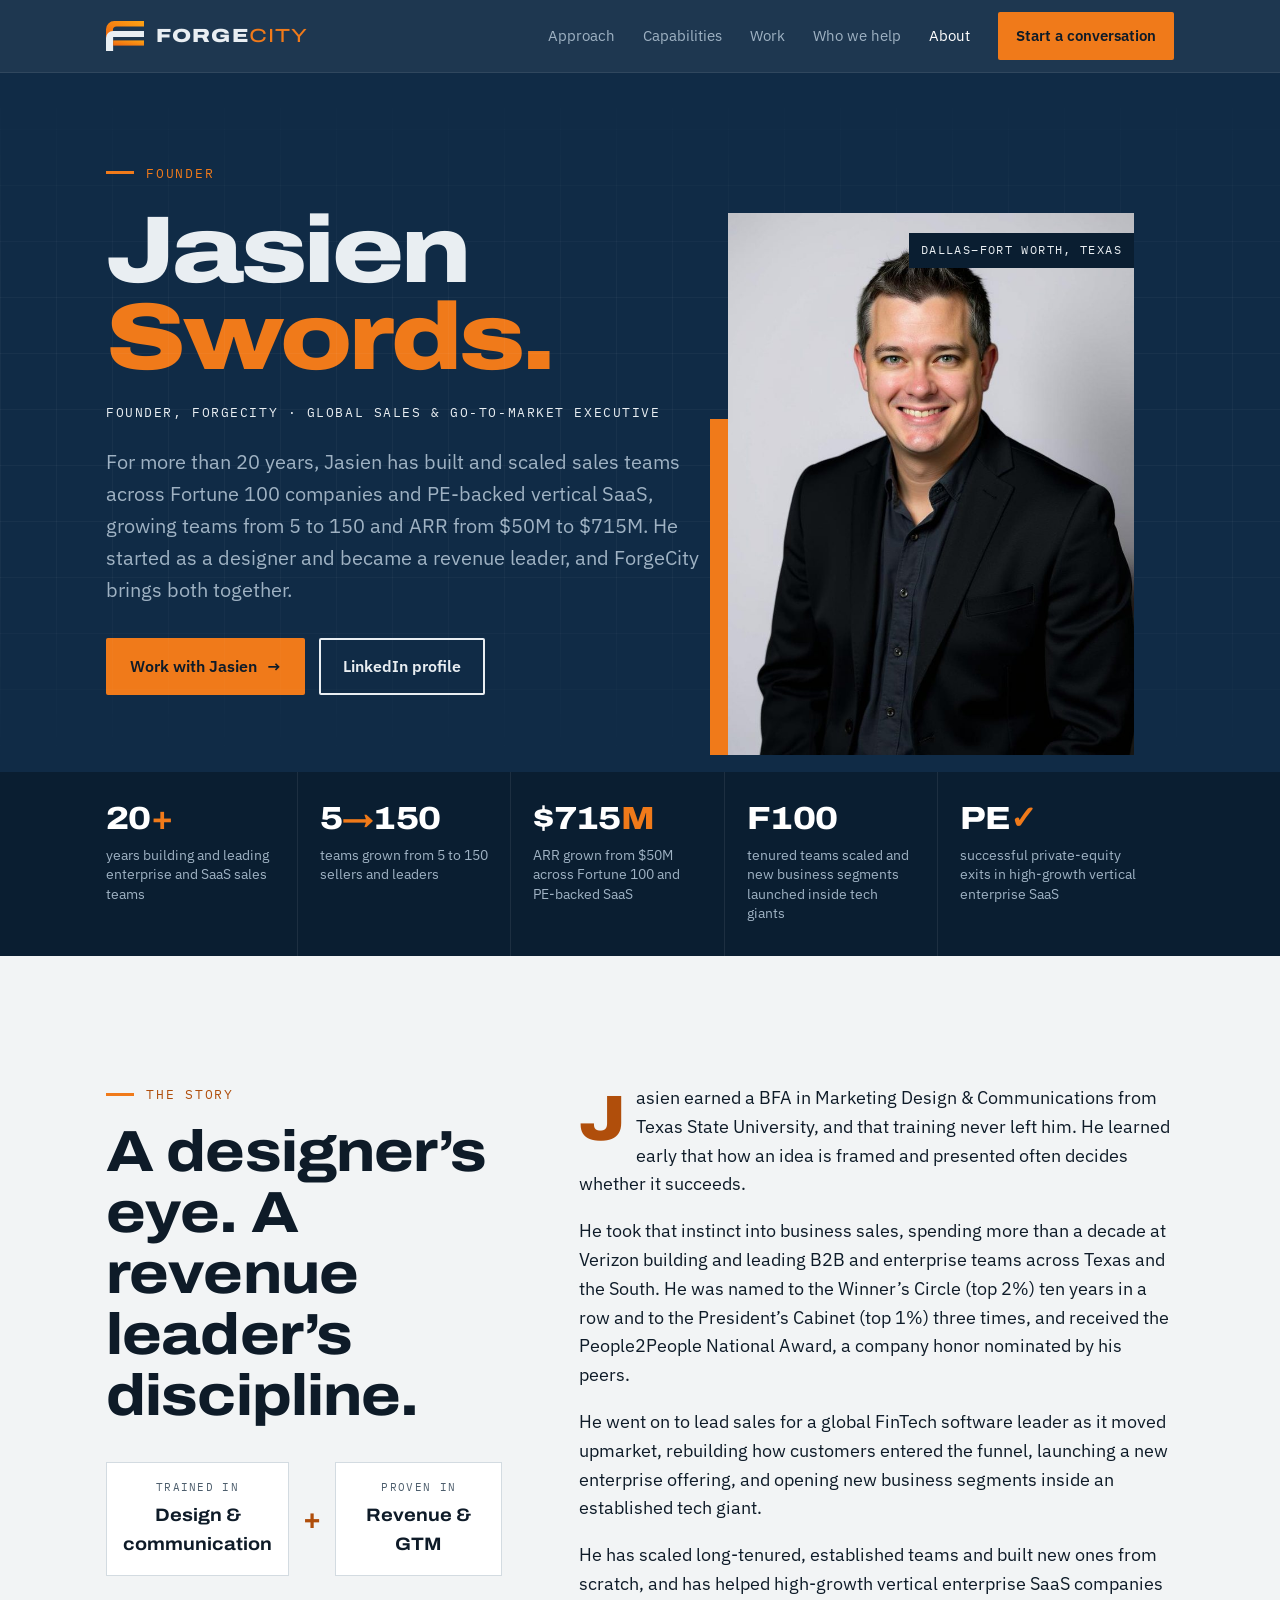
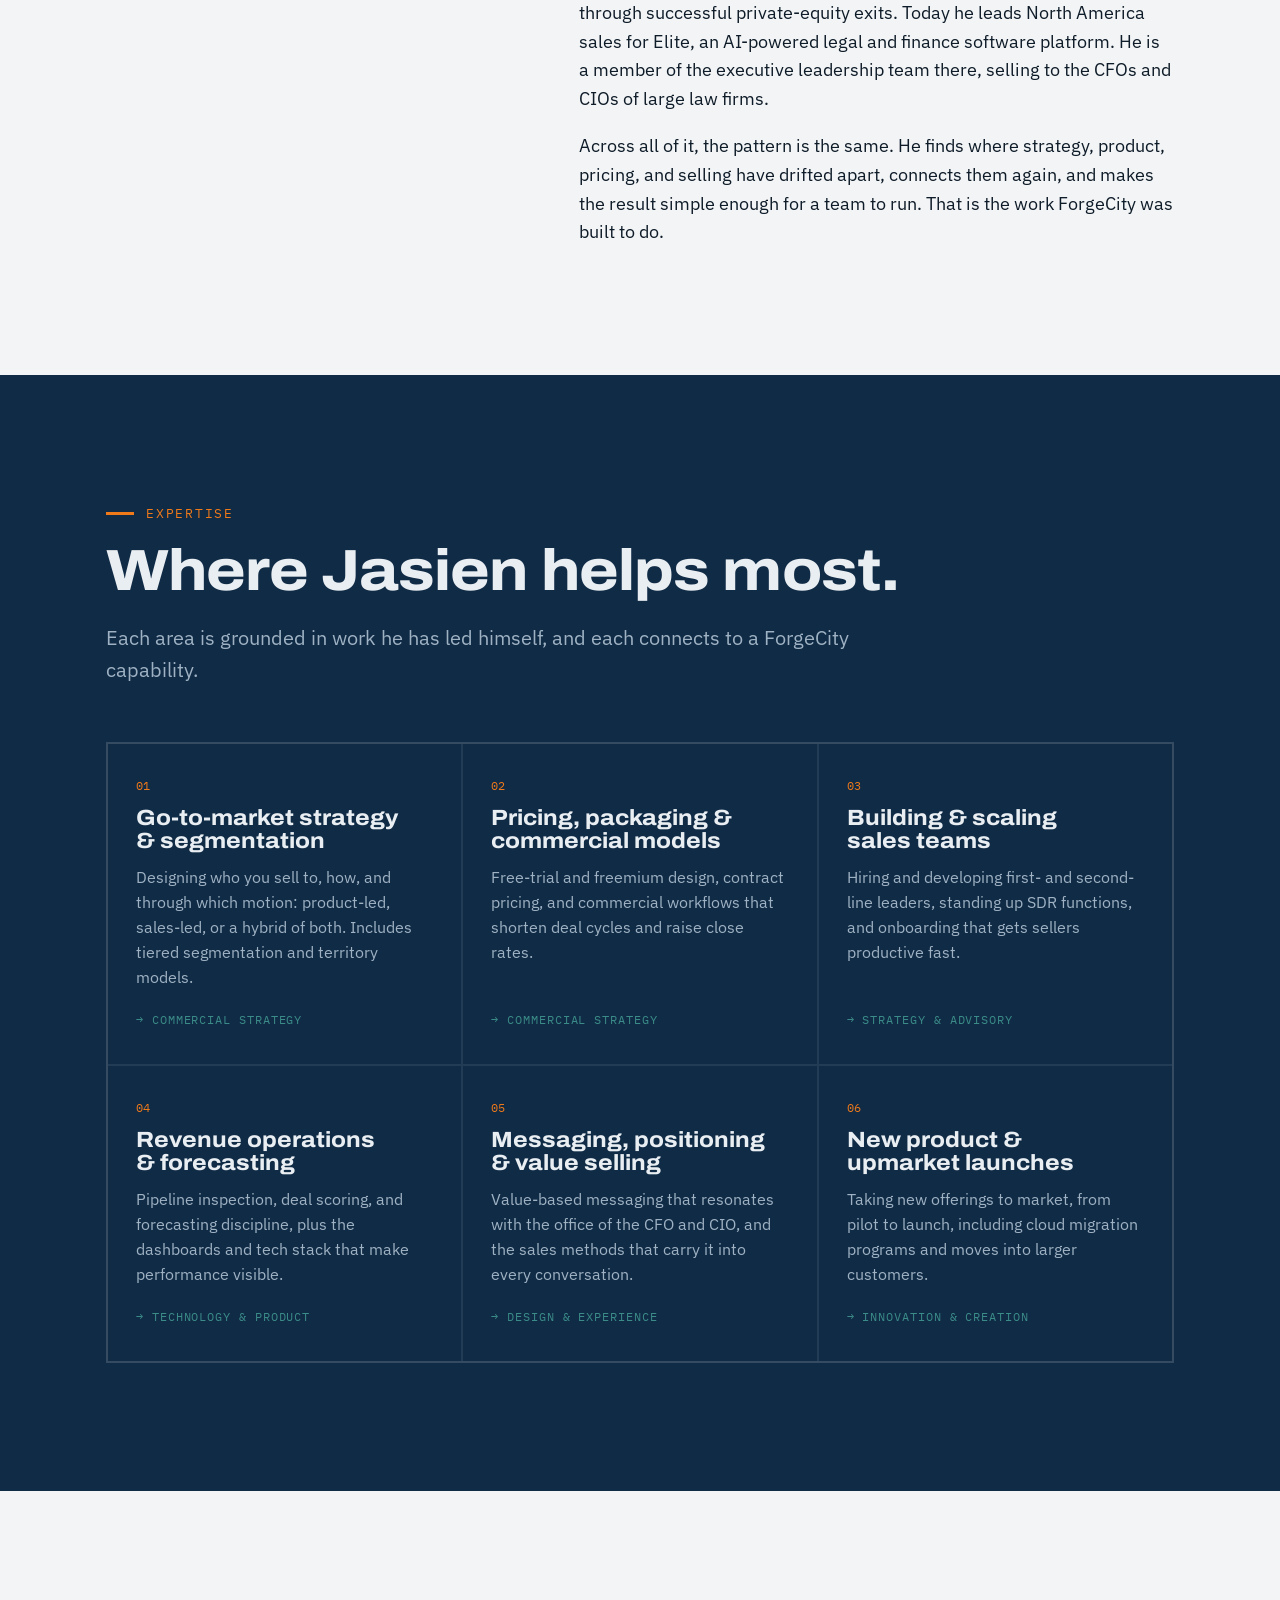
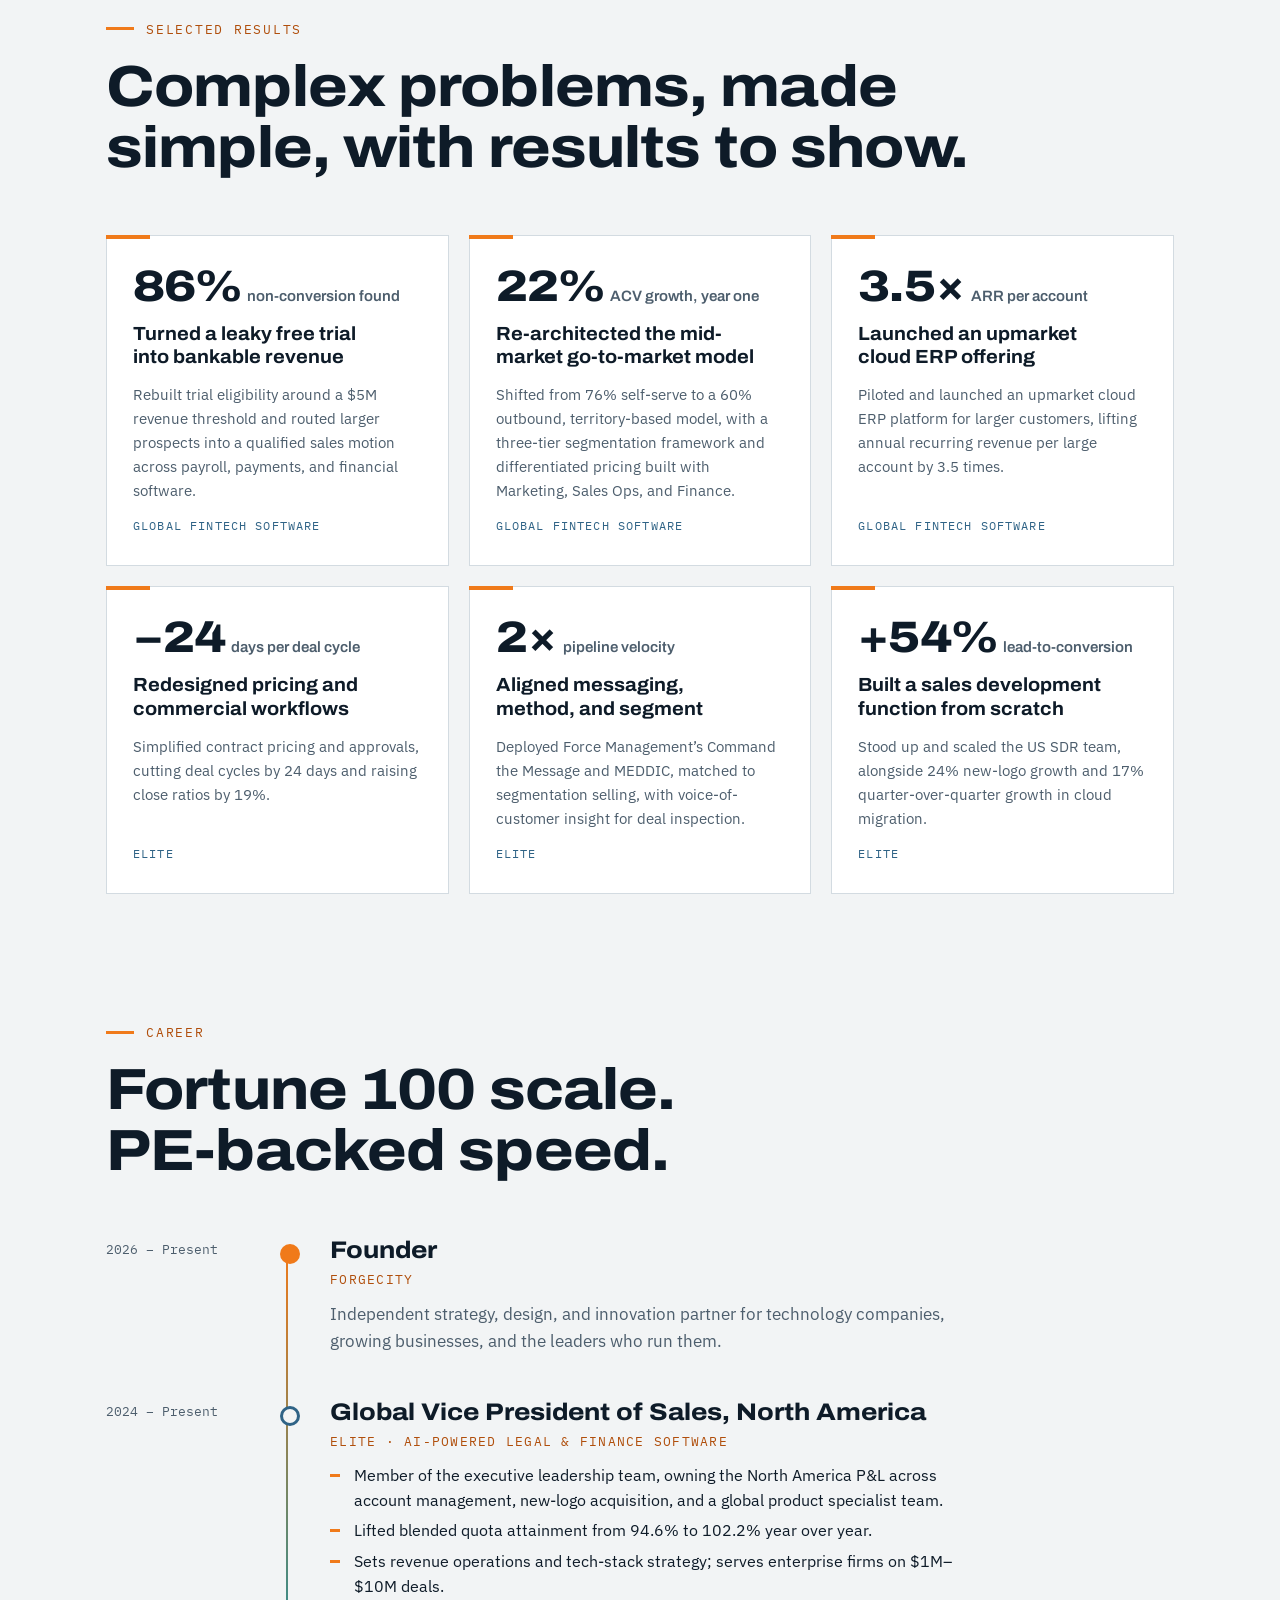
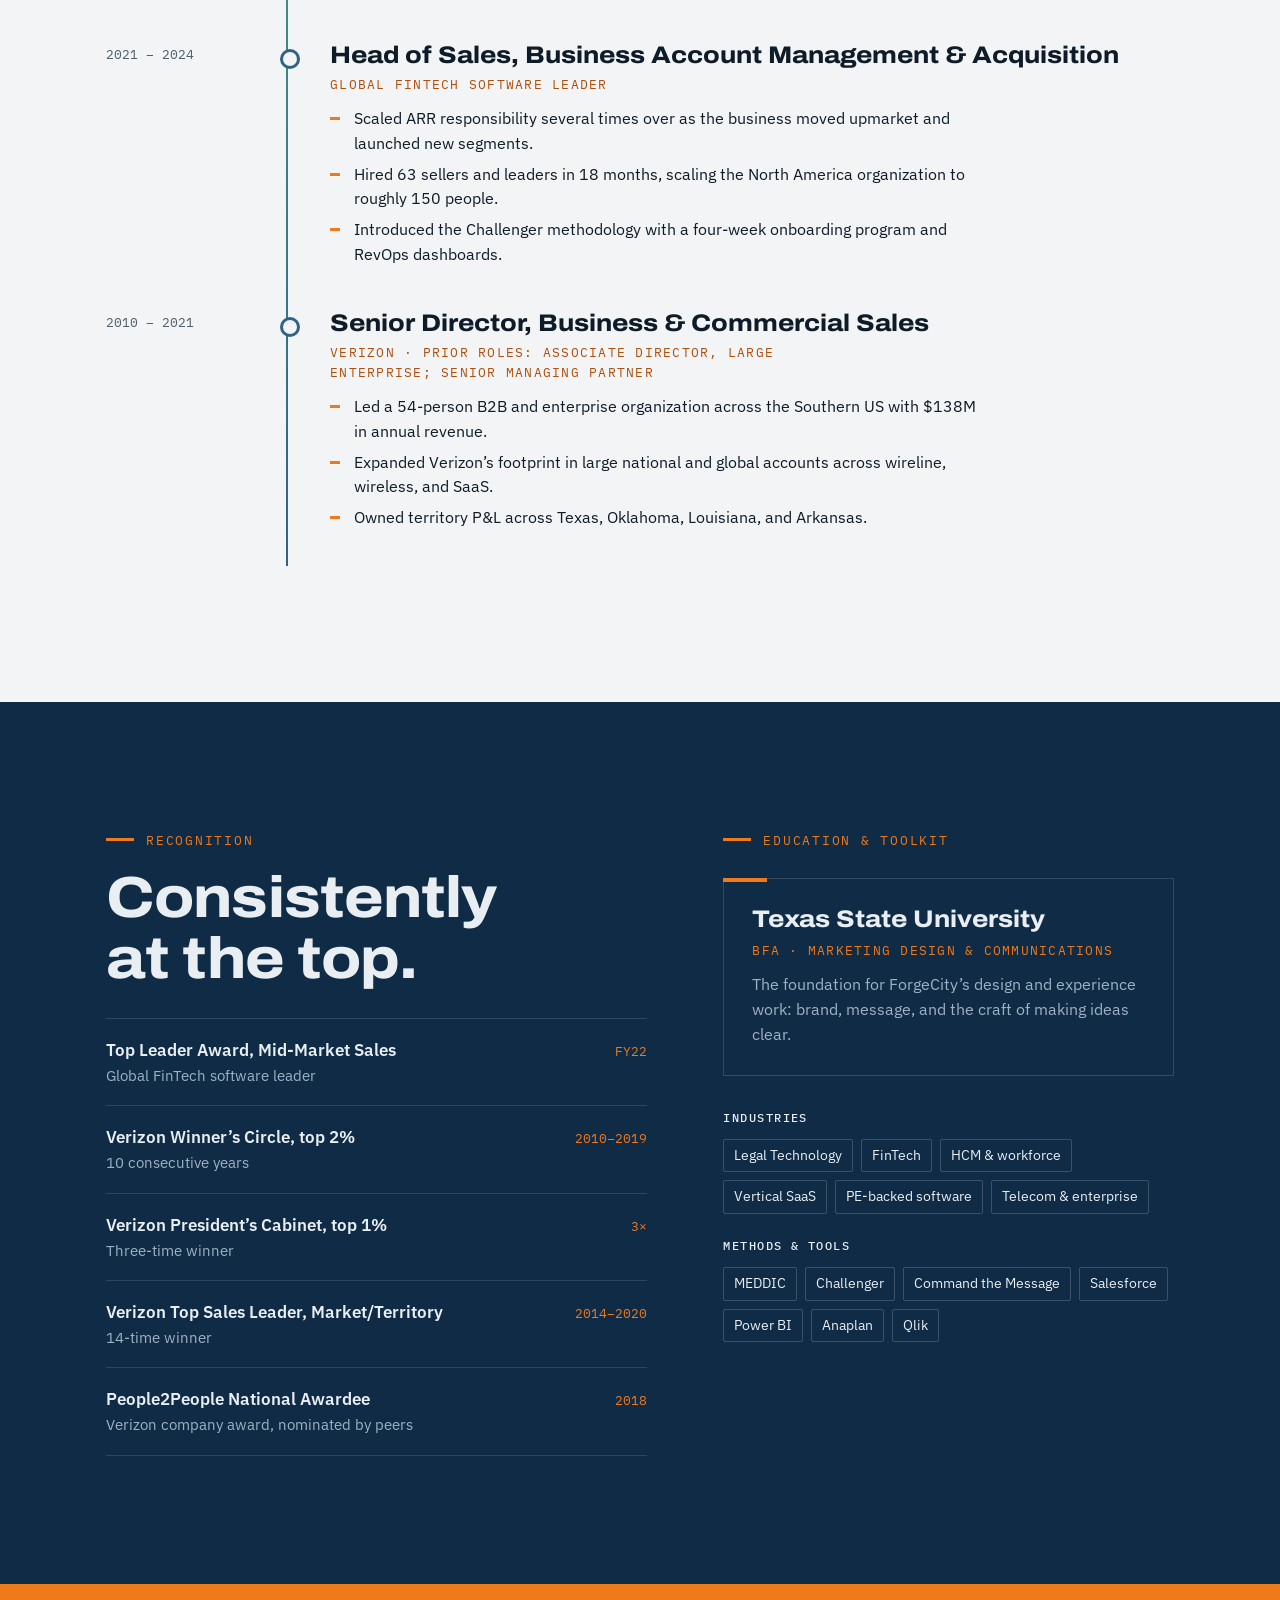
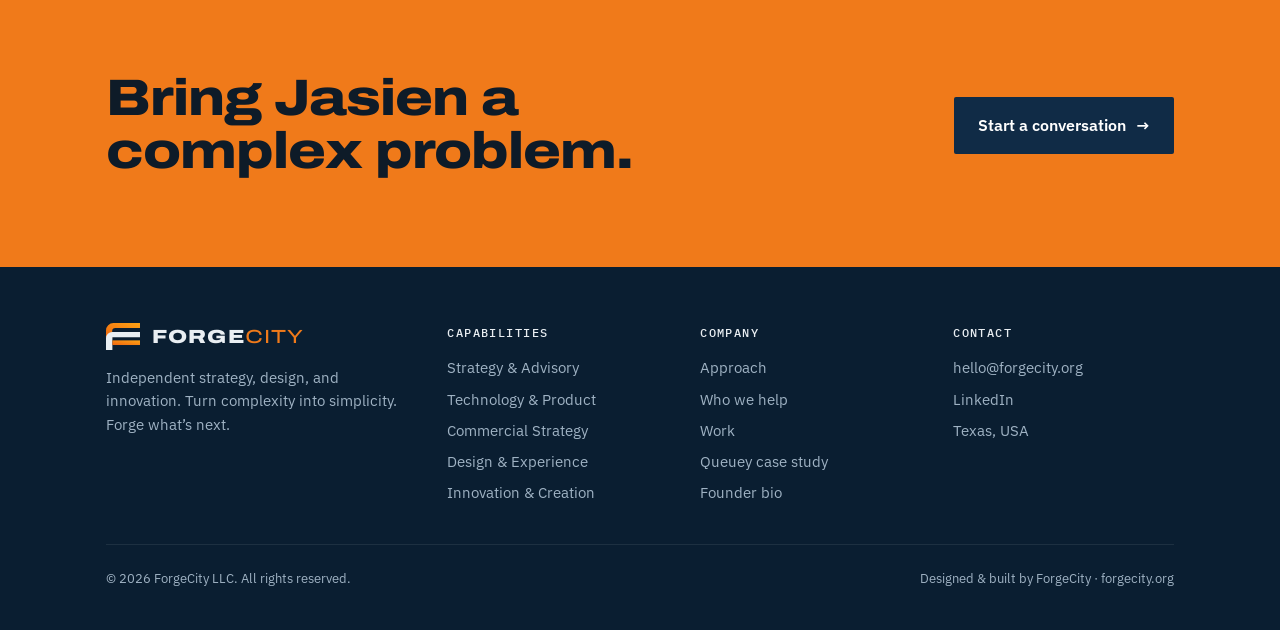
==== about.html @ 70bef5d6 "Launch the ForgeCity website Home page, founder bio and Queuey case study.  Co-Authored-By: Claude O" ====
<!DOCTYPE html>
<html lang="en">
<head>
<meta charset="utf-8">
<meta name="viewport" content="width=device-width, initial-scale=1">
<title>Jasien Swords | ForgeCity Founder</title>
<meta name="description" content="Jasien Swords is the founder of ForgeCity: a global sales and go-to-market executive with 20+ years scaling revenue across enterprise SaaS, FinTech, Legal Technology, and telecom, trained in marketing design and communications.">
<meta property="og:title" content="Jasien Swords, Founder of ForgeCity">
<meta property="og:description" content="20+ years turning go-to-market complexity into durable growth across SaaS, FinTech, Legal Technology, and telecom.">
<meta property="og:type" content="profile">
<meta property="og:url" content="https://forgecity.org/about.html">
<meta name="theme-color" content="#102B46">
<link rel="icon" type="image/svg+xml" href="data:image/svg+xml,%3Csvg xmlns='http://www.w3.org/2000/svg' viewBox='-20 -20 568 462'%3E%3Cpath fill='%23F07A1A' d='M0 240V115A115 115 0 0 1 115 0H528V76H146A50 50 0 0 0 96 126V240Z'/%3E%3Cpath fill='%23102B46' d='M0 422V235A97 97 0 0 1 97 138H528V222H99V422Z'/%3E%3Crect fill='%23F07A1A' x='99' y='270' width='429' height='72'/%3E%3C/svg%3E">
<link rel="preconnect" href="https://fonts.googleapis.com">
<link rel="preconnect" href="https://fonts.gstatic.com" crossorigin>
<link href="https://fonts.googleapis.com/css2?family=Archivo:wdth,wght@62..125,400..900&family=IBM+Plex+Mono:wght@400;500&family=IBM+Plex+Sans:wght@400;500;600&display=swap" rel="stylesheet">
<link rel="stylesheet" href="site.css">
<script type="application/ld+json">
{"@context":"https://schema.org","@type":"Person","name":"Jasien Swords","jobTitle":"Founder","worksFor":{"@type":"Organization","name":"ForgeCity","url":"https://forgecity.org/"},"alumniOf":{"@type":"CollegeOrUniversity","name":"Texas State University"},"sameAs":["https://www.linkedin.com/in/jasienswords"],"knowsAbout":["Go-to-market strategy","Pricing and packaging","Sales leadership","Revenue operations","SaaS","FinTech","Legal technology","Marketing design and communications"]}
</script>
<style>
/* Bio page: portrait-led hero on navy, a stat strip, then expertise, proof, timeline. Shares tokens with site.css. */
.bio-hero{padding:clamp(48px,7vw,96px) 0 0;overflow:hidden;position:relative}
.bio-hero .wrap{display:grid;grid-template-columns:minmax(0,1.25fr) minmax(0,.85fr);gap:clamp(32px,5vw,80px);align-items:end}
.bio-hero .text{padding-bottom:clamp(48px,6vw,88px)}
.bio-hero h1{font-size:clamp(52px,7.4vw,104px);font-weight:840;font-stretch:120%;letter-spacing:-.03em;line-height:.92;margin-top:24px}
.bio-hero h1 span{display:block;color:var(--forge)}
.bio-role{margin-top:22px;font-family:var(--font-mono);font-size:13px;letter-spacing:.12em;text-transform:uppercase;color:var(--on-navy)}
.bio-hero .lede{margin-top:22px;color:var(--on-navy-muted)}
.bio-links{display:flex;flex-wrap:wrap;gap:14px;margin-top:32px}
.portrait{position:relative;align-self:end;max-width:440px;width:100%;justify-self:end}
.portrait img{display:block;width:100%;height:auto;aspect-ratio:3/4;object-fit:cover}
.portrait::before{content:"";position:absolute;inset:auto auto 0 -18px;width:18px;height:62%;background:var(--forge)}
.portrait figcaption{position:absolute;right:0;top:20px;background:var(--navy-deep);color:var(--on-navy);font-family:var(--font-mono);font-size:11.5px;letter-spacing:.12em;text-transform:uppercase;padding:8px 12px}

.stats{background:var(--navy-deep);color:var(--on-navy)}
.stats .wrap{display:grid;grid-template-columns:repeat(5,minmax(0,1fr))}
.stat{padding:30px 22px 32px 0;border-right:1px solid rgba(255,255,255,.08);margin-right:22px}
.stat:last-child{border-right:0;margin-right:0}
.stat b{display:block;font-family:var(--font-display);font-stretch:115%;font-weight:800;font-size:clamp(26px,2.5vw,36px);letter-spacing:-.02em;line-height:1.05;color:#fff;font-variant-numeric:tabular-nums}
.stat b i{font-style:normal;color:var(--forge)}
.stat span{display:block;margin-top:10px;font-size:14px;color:var(--on-navy-muted);line-height:1.4}

.story{display:grid;grid-template-columns:minmax(0,.8fr) minmax(0,1.2fr);gap:clamp(40px,6vw,96px);align-items:start}
.story-body{display:grid;gap:18px;font-size:18px;max-width:62ch}
.story-body p:first-child::first-letter{font-family:var(--font-display);font-weight:850;font-stretch:120%;float:left;font-size:64px;line-height:.9;padding:6px 10px 0 0;color:var(--forge-ink)}
.blend{margin-top:36px;display:grid;grid-template-columns:1fr auto 1fr;align-items:center;gap:14px;max-width:440px}
.blend div{border:1px solid var(--rule);background:#fff;padding:16px;text-align:center}
.blend small{display:block;font-family:var(--font-mono);font-size:11px;letter-spacing:.12em;text-transform:uppercase;color:var(--muted)}
.blend strong{display:block;font-family:var(--font-display);font-stretch:110%;font-size:18px;margin-top:4px}
.blend .plus{font-family:var(--font-display);font-size:28px;color:var(--forge-ink);font-weight:800}

.exp-grid{display:grid;grid-template-columns:repeat(3,minmax(0,1fr));gap:2px;margin-top:56px;background:rgba(255,255,255,.08);border:2px solid rgba(255,255,255,.08)}
.exp{background:var(--navy);padding:32px 28px 34px;display:flex;flex-direction:column;gap:12px}
.exp .n{font-family:var(--font-mono);font-size:12px;color:var(--forge)}
.exp h3{font-size:22px;font-weight:740;font-stretch:110%}
.exp p{color:var(--on-navy-muted);font-size:15.5px}
.exp .maps{margin-top:auto;padding-top:10px;font-family:var(--font-mono);font-size:11.5px;letter-spacing:.08em;text-transform:uppercase;color:var(--teal)}

.proof{display:grid;grid-template-columns:repeat(3,minmax(0,1fr));gap:20px;margin-top:56px}
.case{background:#fff;border:1px solid var(--rule);padding:28px 26px 30px;display:flex;flex-direction:column;gap:14px;position:relative}
.case::before{content:"";position:absolute;left:-1px;top:-1px;width:44px;height:4px;background:var(--forge)}
.case .metric{font-family:var(--font-display);font-weight:820;font-stretch:115%;font-size:44px;letter-spacing:-.02em;line-height:1;font-variant-numeric:tabular-nums}
.case .metric small{font-size:15px;font-weight:600;font-stretch:100%;letter-spacing:0;color:var(--muted);margin-left:6px}
.case h3{font-size:19px;font-weight:700;font-stretch:105%;line-height:1.25}
.case p{color:var(--muted);font-size:15px}
.case .where{margin-top:auto;font-family:var(--font-mono);font-size:11.5px;letter-spacing:.1em;text-transform:uppercase;color:var(--mineral)}

.timeline{list-style:none;padding:0;margin:56px 0 0;position:relative}
.timeline::before{content:"";position:absolute;left:180px;top:8px;bottom:8px;width:2px;background:linear-gradient(180deg,var(--forge),var(--teal) 40%,var(--mineral))}
.t-item{display:grid;grid-template-columns:180px minmax(0,1fr);gap:0 44px;padding:0 0 44px;position:relative}
.t-item::before{content:"";position:absolute;left:174px;top:6px;width:14px;height:14px;border-radius:50%;background:var(--paper);border:3px solid var(--mineral)}
.t-item:first-child::before{border-color:var(--forge);background:var(--forge)}
.t-when{font-family:var(--font-mono);font-size:13px;color:var(--muted);padding-top:2px;padding-right:24px}
.t-what h3{font-size:24px;font-weight:760;font-stretch:112%}
.t-what .co{font-family:var(--font-mono);font-size:12.5px;letter-spacing:.1em;text-transform:uppercase;color:var(--forge-ink);margin-top:6px}
.t-what p{color:var(--muted);margin-top:12px;max-width:64ch}
.t-what ul{margin:12px 0 0;padding:0;list-style:none;display:grid;gap:6px;max-width:66ch}
.t-what li{display:grid;grid-template-columns:14px 1fr;gap:10px;font-size:15.5px}
.t-what li::before{content:"";width:10px;height:3px;background:var(--forge);margin-top:11px}

.creds{display:grid;grid-template-columns:minmax(0,1.2fr) minmax(0,1fr);gap:clamp(40px,6vw,96px)}
.awards{list-style:none;margin:28px 0 0;padding:0;border-top:1px solid rgba(255,255,255,.12)}
.awards li{display:grid;grid-template-columns:minmax(0,1fr) auto;gap:20px;padding:18px 0;border-bottom:1px solid rgba(255,255,255,.12);align-items:baseline}
.awards strong{font-weight:600;color:var(--on-navy)}
.awards span{display:block;color:var(--on-navy-muted);font-size:14.5px}
.awards em{font-style:normal;font-family:var(--font-mono);font-size:12.5px;color:var(--forge);white-space:nowrap}
.edu{margin-top:28px;border:1px solid rgba(255,255,255,.14);padding:28px;position:relative}
.edu::before{content:"";position:absolute;left:-1px;top:-1px;width:44px;height:4px;background:var(--forge)}
.edu h3{font-size:24px;font-weight:760;font-stretch:112%}
.edu .deg{color:var(--forge);font-family:var(--font-mono);font-size:12.5px;letter-spacing:.1em;text-transform:uppercase;margin-top:8px}
.edu p{color:var(--on-navy-muted);margin-top:12px;font-size:15.5px}
.toolset{margin-top:32px}
.toolset h4{font-family:var(--font-mono);font-weight:500;font-size:12px;letter-spacing:.12em;text-transform:uppercase;color:var(--on-navy);margin:0 0 12px}
.toolset .chips{margin-bottom:22px}
.dark .chip{background:transparent;border-color:rgba(255,255,255,.18);color:var(--on-navy)}

@media (max-width:1020px){
  .stats .wrap{grid-template-columns:repeat(3,minmax(0,1fr))}
  .stat:nth-child(3){border-right:0}
  .exp-grid,.proof{grid-template-columns:repeat(2,minmax(0,1fr))}
}
@media (max-width:900px){
  .bio-hero .wrap,.story,.creds{grid-template-columns:1fr}
  .bio-hero .text{padding-bottom:0}
  .portrait{justify-self:start;max-width:340px;margin-left:18px}
  .timeline::before{left:6px}
  .t-item{grid-template-columns:1fr;padding-left:36px;gap:6px}
  .t-item::before{left:0}
}
@media (max-width:560px){
  .stats .wrap{grid-template-columns:1fr 1fr}
  .stat{border-right:0;margin-right:0;padding-right:12px}
  .exp-grid,.proof{grid-template-columns:1fr}
  .awards li{grid-template-columns:1fr;gap:4px}
}
</style>
</head>
<body>

<svg width="0" height="0" style="position:absolute" aria-hidden="true">
  <defs>
    <linearGradient id="gOrange" x1="0" y1="1" x2="1" y2="0"><stop offset="0" stop-color="#EE6510"/><stop offset="1" stop-color="#FFA414"/></linearGradient>
    <linearGradient id="gNavy" x1="0" y1="0" x2="1" y2="1"><stop offset="0" stop-color="#14406B"/><stop offset="1" stop-color="#0C2440"/></linearGradient>
    <symbol id="mono" viewBox="0 0 528 422">
      <path fill="url(#gOrange)" d="M0 240V115A115 115 0 0 1 115 0H528V76H146A50 50 0 0 0 96 126V240Z"/>
      <path fill="var(--mono-f, url(#gNavy))" d="M0 422V235A97 97 0 0 1 97 138H528V222H99V422Z"/>
      <rect fill="url(#gOrange)" x="99" y="270" width="429" height="72"/>
    </symbol>
  </defs>
</svg>

<header class="site-header">
  <div class="wrap">
    <a class="brand" href="index.html" aria-label="ForgeCity home">
      <svg viewBox="0 0 528 422" style="--mono-f:#E9EEF2" aria-hidden="true"><use href="#mono"/></svg>
      <span class="wordmark"><b>FORGE</b><span>CITY</span></span>
    </a>
    <button class="menu-toggle" id="menuToggle" aria-expanded="false" aria-controls="siteNav">Menu</button>
    <nav class="nav" id="siteNav" aria-label="Primary">
      <a href="index.html#approach">Approach</a>
      <a href="index.html#capabilities">Capabilities</a>
      <a href="index.html#work">Work</a>
      <a href="index.html#clients">Who we help</a>
      <a href="about.html" aria-current="page" style="color:#fff">About</a>
      <a class="btn btn-primary" href="index.html#contact">Start a conversation</a>
    </nav>
  </div>
</header>

<main>

<!-- HERO -->
<section class="bio-hero dark" aria-labelledby="bioName">
  <div class="hero-grid-bg"></div>
  <div class="wrap">
    <div class="text">
      <p class="eyebrow">Founder</p>
      <h1 id="bioName">Jasien <span>Swords.</span></h1>
      <p class="bio-role">Founder, ForgeCity · Global sales &amp; go-to-market executive</p>
      <p class="lede">For more than 20 years, Jasien has built and scaled sales teams across Fortune 100 companies and PE-backed vertical SaaS, growing teams from 5 to 150 and ARR from $50M to $715M. He started as a designer and became a revenue leader, and ForgeCity brings both together.</p>
      <div class="bio-links">
        <a class="btn btn-primary" href="index.html#contact">Work with Jasien <span class="arrow" aria-hidden="true">→</span></a>
        <a class="btn btn-ghost" href="https://www.linkedin.com/in/jasienswords" rel="noopener">LinkedIn profile</a>
      </div>
    </div>
    <figure class="portrait">
      <img src="jasien-swords.jpg" alt="Portrait of Jasien Swords" width="720" height="960">
      <figcaption>Dallas–Fort Worth, Texas</figcaption>
    </figure>
  </div>
</section>

<!-- STATS -->
<div class="stats" aria-label="Career highlights">
  <div class="wrap">
    <div class="stat"><b>20<i>+</i></b><span>years building and leading enterprise and SaaS sales teams</span></div>
    <div class="stat"><b>5<i>→</i>150</b><span>teams grown from 5 to 150 sellers and leaders</span></div>
    <div class="stat"><b>$715<i>M</i></b><span>ARR grown from $50M across Fortune 100 and PE-backed SaaS</span></div>
    <div class="stat"><b>F100</b><span>tenured teams scaled and new business segments launched inside tech giants</span></div>
    <div class="stat"><b>PE<i>✓</i></b><span>successful private-equity exits in high-growth vertical enterprise SaaS</span></div>
  </div>
</div>

<!-- STORY -->
<section aria-labelledby="storyTitle">
  <div class="wrap story">
    <div>
      <p class="eyebrow">The story</p>
      <h2 id="storyTitle" class="h2">A designer’s eye. A revenue leader’s discipline.</h2>
      <div class="blend" aria-label="Design plus commercial leadership">
        <div><small>Trained in</small><strong>Design &amp; communication</strong></div>
        <span class="plus" aria-hidden="true">+</span>
        <div><small>Proven in</small><strong>Revenue &amp; GTM</strong></div>
      </div>
    </div>
    <div class="story-body">
      <p>Jasien earned a BFA in Marketing Design &amp; Communications from Texas State University, and that training never left him. He learned early that how an idea is framed and presented often decides whether it succeeds.</p>
      <p>He took that instinct into business sales, spending more than a decade at Verizon building and leading B2B and enterprise teams across Texas and the South. He was named to the Winner’s Circle (top 2%) ten years in a row and to the President’s Cabinet (top 1%) three times, and received the People2People National Award, a company honor nominated by his peers.</p>
      <p>He went on to lead sales for a global FinTech software leader as it moved upmarket, rebuilding how customers entered the funnel, launching a new enterprise offering, and opening new business segments inside an established tech giant.</p>
      <p>He has scaled long-tenured, established teams and built new ones from scratch, and has helped high-growth vertical enterprise SaaS companies through successful private-equity exits. Today he leads North America sales for Elite, an AI-powered legal and finance software platform. He is a member of the executive leadership team there, selling to the CFOs and CIOs of large law firms.</p>
      <p>Across all of it, the pattern is the same. He finds where strategy, product, pricing, and selling have drifted apart, connects them again, and makes the result simple enough for a team to run. That is the work ForgeCity was built to do.</p>
    </div>
  </div>
</section>

<!-- EXPERTISE -->
<section class="dark" aria-labelledby="expTitle">
  <div class="wrap">
    <p class="eyebrow">Expertise</p>
    <h2 id="expTitle" class="h2">Where Jasien helps most.</h2>
    <p class="lede">Each area is grounded in work he has led himself, and each connects to a ForgeCity capability.</p>
    <div class="exp-grid">
      <div class="exp">
        <span class="n">01</span>
        <h3>Go-to-market strategy &amp; segmentation</h3>
        <p>Designing who you sell to, how, and through which motion: product-led, sales-led, or a hybrid of both. Includes tiered segmentation and territory models.</p>
        <span class="maps">→ Commercial Strategy</span>
      </div>
      <div class="exp">
        <span class="n">02</span>
        <h3>Pricing, packaging &amp; commercial models</h3>
        <p>Free-trial and freemium design, contract pricing, and commercial workflows that shorten deal cycles and raise close rates.</p>
        <span class="maps">→ Commercial Strategy</span>
      </div>
      <div class="exp">
        <span class="n">03</span>
        <h3>Building &amp; scaling sales teams</h3>
        <p>Hiring and developing first- and second-line leaders, standing up SDR functions, and onboarding that gets sellers productive fast.</p>
        <span class="maps">→ Strategy &amp; Advisory</span>
      </div>
      <div class="exp">
        <span class="n">04</span>
        <h3>Revenue operations &amp; forecasting</h3>
        <p>Pipeline inspection, deal scoring, and forecasting discipline, plus the dashboards and tech stack that make performance visible.</p>
        <span class="maps">→ Technology &amp; Product</span>
      </div>
      <div class="exp">
        <span class="n">05</span>
        <h3>Messaging, positioning &amp; value selling</h3>
        <p>Value-based messaging that resonates with the office of the CFO and CIO, and the sales methods that carry it into every conversation.</p>
        <span class="maps">→ Design &amp; Experience</span>
      </div>
      <div class="exp">
        <span class="n">06</span>
        <h3>New product &amp; upmarket launches</h3>
        <p>Taking new offerings to market, from pilot to launch, including cloud migration programs and moves into larger customers.</p>
        <span class="maps">→ Innovation &amp; Creation</span>
      </div>
    </div>
  </div>
</section>

<!-- PROOF -->
<section aria-labelledby="proofTitle">
  <div class="wrap">
    <p class="eyebrow">Selected results</p>
    <h2 id="proofTitle" class="h2">Complex problems, made simple, with results to show.</h2>
    <div class="proof">
      <article class="case">
        <div class="metric">86%<small>non-conversion found</small></div>
        <h3>Turned a leaky free trial into bankable revenue</h3>
        <p>Rebuilt trial eligibility around a $5M revenue threshold and routed larger prospects into a qualified sales motion across payroll, payments, and financial software.</p>
        <span class="where">Global FinTech software</span>
      </article>
      <article class="case">
        <div class="metric">22%<small>ACV growth, year one</small></div>
        <h3>Re-architected the mid-market go-to-market model</h3>
        <p>Shifted from 76% self-serve to a 60% outbound, territory-based model, with a three-tier segmentation framework and differentiated pricing built with Marketing, Sales Ops, and Finance.</p>
        <span class="where">Global FinTech software</span>
      </article>
      <article class="case">
        <div class="metric">3.5×<small>ARR per account</small></div>
        <h3>Launched an upmarket cloud ERP offering</h3>
        <p>Piloted and launched an upmarket cloud ERP platform for larger customers, lifting annual recurring revenue per large account by 3.5 times.</p>
        <span class="where">Global FinTech software</span>
      </article>
      <article class="case">
        <div class="metric">−24<small>days per deal cycle</small></div>
        <h3>Redesigned pricing and commercial workflows</h3>
        <p>Simplified contract pricing and approvals, cutting deal cycles by 24 days and raising close ratios by 19%.</p>
        <span class="where">Elite</span>
      </article>
      <article class="case">
        <div class="metric">2×<small>pipeline velocity</small></div>
        <h3>Aligned messaging, method, and segment</h3>
        <p>Deployed Force Management’s Command the Message and MEDDIC, matched to segmentation selling, with voice-of-customer insight for deal inspection.</p>
        <span class="where">Elite</span>
      </article>
      <article class="case">
        <div class="metric">+54%<small>lead-to-conversion</small></div>
        <h3>Built a sales development function from scratch</h3>
        <p>Stood up and scaled the US SDR team, alongside 24% new-logo growth and 17% quarter-over-quarter growth in cloud migration.</p>
        <span class="where">Elite</span>
      </article>
    </div>
  </div>
</section>

<!-- TIMELINE -->
<section style="padding-top:0" aria-labelledby="careerTitle">
  <div class="wrap">
    <p class="eyebrow">Career</p>
    <h2 id="careerTitle" class="h2">Fortune 100 scale. PE-backed speed.</h2>
    <ol class="timeline">
      <li class="t-item">
        <span class="t-when">2026 – Present</span>
        <div class="t-what">
          <h3>Founder</h3>
          <p class="co">ForgeCity</p>
          <p>Independent strategy, design, and innovation partner for technology companies, growing businesses, and the leaders who run them.</p>
        </div>
      </li>
      <li class="t-item">
        <span class="t-when">2024 – Present</span>
        <div class="t-what">
          <h3>Global Vice President of Sales, North America</h3>
          <p class="co">Elite · AI-powered legal &amp; finance software</p>
          <ul>
            <li>Member of the executive leadership team, owning the North America P&amp;L across account management, new-logo acquisition, and a global product specialist team.</li>
            <li>Lifted blended quota attainment from 94.6% to 102.2% year over year.</li>
            <li>Sets revenue operations and tech-stack strategy; serves enterprise firms on $1M–$10M deals.</li>
          </ul>
        </div>
      </li>
      <li class="t-item">
        <span class="t-when">2021 – 2024</span>
        <div class="t-what">
          <h3>Head of Sales, Business Account Management &amp; Acquisition</h3>
          <p class="co">Global FinTech software leader</p>
          <ul>
            <li>Scaled ARR responsibility several times over as the business moved upmarket and launched new segments.</li>
            <li>Hired 63 sellers and leaders in 18 months, scaling the North America organization to roughly 150 people.</li>
            <li>Introduced the Challenger methodology with a four-week onboarding program and RevOps dashboards.</li>
          </ul>
        </div>
      </li>
      <li class="t-item">
        <span class="t-when">2010 – 2021</span>
        <div class="t-what">
          <h3>Senior Director, Business &amp; Commercial Sales</h3>
          <p class="co">Verizon · Prior roles: Associate Director, Large Enterprise; Senior Managing Partner</p>
          <ul>
            <li>Led a 54-person B2B and enterprise organization across the Southern US with $138M in annual revenue.</li>
            <li>Expanded Verizon’s footprint in large national and global accounts across wireline, wireless, and SaaS.</li>
            <li>Owned territory P&amp;L across Texas, Oklahoma, Louisiana, and Arkansas.</li>
          </ul>
        </div>
      </li>
    </ol>
  </div>
</section>

<!-- CREDENTIALS -->
<section class="dark" aria-labelledby="credTitle">
  <div class="wrap creds">
    <div>
      <p class="eyebrow">Recognition</p>
      <h2 id="credTitle" class="h2">Consistently at the top.</h2>
      <ul class="awards">
        <li><div><strong>Top Leader Award, Mid-Market Sales</strong><span>Global FinTech software leader</span></div><em>FY22</em></li>
        <li><div><strong>Verizon Winner’s Circle, top 2%</strong><span>10 consecutive years</span></div><em>2010–2019</em></li>
        <li><div><strong>Verizon President’s Cabinet, top 1%</strong><span>Three-time winner</span></div><em>3×</em></li>
        <li><div><strong>Verizon Top Sales Leader, Market/Territory</strong><span>14-time winner</span></div><em>2014–2020</em></li>
        <li><div><strong>People2People National Awardee</strong><span>Verizon company award, nominated by peers</span></div><em>2018</em></li>
      </ul>
    </div>
    <div>
      <p class="eyebrow">Education &amp; toolkit</p>
      <div class="edu">
        <h3>Texas State University</h3>
        <p class="deg">BFA · Marketing Design &amp; Communications</p>
        <p>The foundation for ForgeCity’s design and experience work: brand, message, and the craft of making ideas clear.</p>
      </div>
      <div class="toolset">
        <h4>Industries</h4>
        <div class="chips">
          <span class="chip">Legal Technology</span><span class="chip">FinTech</span><span class="chip">HCM &amp; workforce</span><span class="chip">Vertical SaaS</span><span class="chip">PE-backed software</span><span class="chip">Telecom &amp; enterprise</span>
        </div>
        <h4>Methods &amp; tools</h4>
        <div class="chips">
          <span class="chip">MEDDIC</span><span class="chip">Challenger</span><span class="chip">Command the Message</span><span class="chip">Salesforce</span><span class="chip">Power BI</span><span class="chip">Anaplan</span><span class="chip">Qlik</span>
        </div>
      </div>
    </div>
  </div>
</section>

<section class="band" aria-label="Call to action">
  <div class="wrap">
    <h2>Bring Jasien a complex problem.</h2>
    <a class="btn" href="index.html#contact">Start a conversation <span class="arrow" aria-hidden="true">→</span></a>
  </div>
</section>

</main>

<footer>
  <div class="wrap">
    <div class="foot-top">
      <div class="foot-brand">
        <a class="brand" href="index.html" aria-label="ForgeCity home" style="color:var(--on-navy)">
          <svg viewBox="0 0 528 422" style="--mono-f:#E9EEF2;width:34px" aria-hidden="true"><use href="#mono"/></svg>
          <span class="wordmark"><b>FORGE</b><span>CITY</span></span>
        </a>
        <p>Independent strategy, design, and innovation. Turn complexity into simplicity. Forge what’s next.</p>
      </div>
      <div>
        <h4>Capabilities</h4>
        <ul>
          <li><a href="index.html#capabilities">Strategy &amp; Advisory</a></li>
          <li><a href="index.html#capabilities">Technology &amp; Product</a></li>
          <li><a href="index.html#capabilities">Commercial Strategy</a></li>
          <li><a href="index.html#capabilities">Design &amp; Experience</a></li>
          <li><a href="index.html#capabilities">Innovation &amp; Creation</a></li>
        </ul>
      </div>
      <div>
        <h4>Company</h4>
        <ul>
          <li><a href="index.html#approach">Approach</a></li>
          <li><a href="index.html#clients">Who we help</a></li>
          <li><a href="index.html#work">Work</a></li>
          <li><a href="work-queuey.html">Queuey case study</a></li>
          <li><a href="about.html">Founder bio</a></li>
        </ul>
      </div>
      <div>
        <h4>Contact</h4>
        <ul>
          <li><a href="mailto:hello@forgecity.org">hello@forgecity.org</a></li>
          <li><a href="https://www.linkedin.com/in/jasienswords" rel="noopener">LinkedIn</a></li>
          <li>Texas, USA</li>
        </ul>
      </div>
    </div>
    <div class="foot-bottom">
      <span>© 2026 ForgeCity LLC. All rights reserved.</span>
      <span>Designed &amp; built by ForgeCity · forgecity.org</span>
    </div>
  </div>
</footer>

<script>
(function(){
  var toggle=document.getElementById('menuToggle'),nav=document.getElementById('siteNav');
  toggle.addEventListener('click',function(){var o=nav.classList.toggle('open');toggle.setAttribute('aria-expanded',o);toggle.textContent=o?'Close':'Menu';});
})();
</script>
</body>
</html>
---- site.css ----
/* Layout idea: dark navy "forge" bands alternate with cool paper bands; five discipline strands converge into one form, echoing the interlocking F/C monogram. */
:root{
  --navy:#102B46;
  --navy-deep:#0A1E31;
  --mineral:#2F6386;
  --teal:#3B8C88;
  --forge:#F07A1A;
  --paper:#F2F4F5;
  --ink:#0E1B28;
  --muted:#4D5E6D;
  --rule:#D3DBE1;
  --forge-ink:#B04E0B;
  --on-navy:#E9EEF2;
  --on-navy-muted:#9FB2C3;
  --brass:#C79A45;
  --font-display:"Archivo","Helvetica Neue",Arial,sans-serif;
  --font-body:"IBM Plex Sans","Segoe UI",Roboto,Arial,sans-serif;
  --font-mono:"IBM Plex Mono",ui-monospace,Menlo,Consolas,monospace;
  --wrap:1180px;
  --gutter:clamp(20px,5vw,56px);
  color-scheme:light;
}
*{box-sizing:border-box}
html{scroll-behavior:smooth;scroll-padding-top:84px}
body{margin:0;background:var(--paper);color:var(--ink);font-family:var(--font-body);font-size:17px;line-height:1.6;-webkit-font-smoothing:antialiased}
img,svg{max-width:100%}
h1,h2,h3{font-family:var(--font-display);text-wrap:balance;margin:0;line-height:1.05}
p{margin:0}
a{color:inherit}
:focus-visible{outline:2px solid var(--forge);outline-offset:3px;border-radius:2px}
.wrap{max-width:var(--wrap);margin:0 auto;padding:0 var(--gutter)}
.eyebrow{font-family:var(--font-mono);font-size:12.5px;letter-spacing:.14em;text-transform:uppercase;color:var(--forge-ink);display:flex;align-items:center;gap:12px}
.eyebrow::before{content:"";width:28px;height:3px;background:var(--forge)}
.dark .eyebrow{color:var(--forge)}
.dark{background:var(--navy);color:var(--on-navy)}
section{padding:clamp(72px,10vw,128px) 0}
.h2{font-size:clamp(34px,4.6vw,58px);font-weight:760;font-stretch:112%;letter-spacing:-.015em;margin-top:18px}
.lede{font-size:clamp(18px,1.6vw,20px);color:var(--muted);max-width:62ch;margin-top:20px}
.dark .lede{color:var(--on-navy-muted)}

/* Buttons */
.btn{display:inline-flex;align-items:center;gap:10px;font-family:var(--font-body);font-weight:600;font-size:16px;text-decoration:none;padding:14px 22px;border-radius:2px;border:2px solid transparent;cursor:pointer;transition:background .2s,color .2s,border-color .2s,transform .2s}
.btn-primary{background:var(--forge);color:var(--ink)}
.btn-primary:hover{background:#FF8E33;transform:translateY(-1px)}
.btn-ghost{border-color:currentColor;background:transparent;color:inherit}
.btn-ghost:hover{background:rgba(255,255,255,.08)}
.btn .arrow{transition:transform .2s}
.btn:hover .arrow{transform:translateX(3px)}

/* Header */
.site-header{position:sticky;top:0;z-index:20;background:rgba(16,43,70,.94);backdrop-filter:blur(10px);-webkit-backdrop-filter:blur(10px);color:var(--on-navy);border-bottom:1px solid rgba(255,255,255,.08)}
.site-header .wrap{display:flex;align-items:center;justify-content:space-between;height:72px;gap:24px}
.brand{display:flex;align-items:center;gap:12px;text-decoration:none}
.brand svg{width:38px;height:auto;display:block}
.wordmark{font-family:var(--font-display);font-stretch:125%;font-size:19px;letter-spacing:.06em;line-height:1}
.wordmark b{font-weight:850}
.wordmark span{font-weight:450;color:var(--forge)}
.nav{display:flex;align-items:center;gap:28px}
.nav a{text-decoration:none;font-size:15px;color:var(--on-navy-muted);transition:color .2s}
.nav a:hover{color:#fff}
.nav .btn{padding:10px 16px;font-size:14.5px;color:var(--ink)}
.menu-toggle{display:none;background:none;border:1px solid rgba(255,255,255,.25);color:var(--on-navy);font:500 14px var(--font-mono);padding:8px 12px;border-radius:2px;cursor:pointer}

/* Hero */
.hero{padding:clamp(56px,8vw,104px) 0 clamp(64px,8vw,112px);position:relative;overflow:hidden}
.hero .wrap{display:grid;grid-template-columns:minmax(0,1.08fr) minmax(0,1fr);gap:clamp(32px,5vw,72px);align-items:center}
.hero h1{font-size:clamp(40px,5vw,72px);font-weight:820;font-stretch:106%;letter-spacing:-.025em;line-height:.98;margin-top:26px}
.hero h1 em{font-style:normal;color:var(--forge);display:block}
.hero .lede{margin-top:28px;color:var(--on-navy-muted)}
.hero-cta{display:flex;flex-wrap:wrap;gap:14px;margin-top:36px}
.hero-meta{display:flex;flex-wrap:wrap;gap:8px 22px;margin-top:44px;font-family:var(--font-mono);font-size:12.5px;letter-spacing:.08em;text-transform:uppercase;color:var(--on-navy-muted)}
.hero-meta span{display:flex;align-items:center;gap:8px}
.hero-meta span::before{content:"";width:6px;height:6px;background:var(--teal);border-radius:50%}
.converge{width:100%;height:auto;display:block}
.converge .strand{fill:none;stroke-width:2.25;stroke-linecap:round}
.converge .label{font-family:var(--font-mono);font-size:12px;letter-spacing:.12em;fill:var(--on-navy-muted);text-transform:uppercase}
.converge .out-label{font-family:var(--font-mono);font-size:12px;letter-spacing:.12em;fill:var(--forge);text-transform:uppercase}
.converge .pulse{fill:var(--forge)}
.hero-grid-bg{position:absolute;inset:0;background-image:linear-gradient(rgba(255,255,255,.035) 1px,transparent 1px),linear-gradient(90deg,rgba(255,255,255,.035) 1px,transparent 1px);background-size:56px 56px;mask-image:linear-gradient(180deg,transparent,#000 30%,#000 70%,transparent);-webkit-mask-image:linear-gradient(180deg,transparent,#000 30%,#000 70%,transparent);pointer-events:none}

.sr-only{position:absolute;width:1px;height:1px;padding:0;margin:-1px;overflow:hidden;clip:rect(0,0,0,0);white-space:nowrap;border:0}
.rot{white-space:nowrap}
.stem-window,.rot .city{display:inline-block;height:1.12em;line-height:1.12em;vertical-align:bottom}
.stem-window{overflow:hidden;position:relative}
.stem-window.anim{transition:width .55s cubic-bezier(.65,0,.35,1)}
.stems{display:flex;flex-direction:column;align-items:flex-start;transition:transform .55s cubic-bezier(.65,0,.35,1)}
.stems span{display:block;height:1.12em;line-height:1.12em;white-space:nowrap}
.rot .city{color:var(--forge)}
.hero h1 em{margin-top:.08em}

/* Needs */
.needs-grid{display:grid;grid-template-columns:repeat(auto-fit,minmax(260px,1fr));gap:0;margin-top:56px;border-top:1px solid var(--rule)}
.need{padding:28px 28px 32px 0;border-bottom:1px solid var(--rule);display:flex;flex-direction:column;gap:14px}
.need q{font-family:var(--font-display);font-stretch:100%;font-size:22px;font-weight:600;line-height:1.25;letter-spacing:-.005em;quotes:"\201C" "\201D"}
.need p{color:var(--muted);font-size:15.5px}
.need-tag{font-family:var(--font-mono);font-size:11.5px;letter-spacing:.12em;text-transform:uppercase;color:var(--mineral)}

/* Approach */
.approach-head{display:grid;grid-template-columns:minmax(0,1fr) minmax(0,1fr);gap:48px;align-items:end}
.steps{list-style:none;padding:0;margin:64px 0 0;display:grid;grid-template-columns:repeat(5,minmax(0,1fr));position:relative}
.steps::before{content:"";position:absolute;left:0;right:0;top:21px;height:2px;background:linear-gradient(90deg,var(--mineral),var(--teal) 60%,var(--forge))}
.step{padding-right:20px;position:relative}
.step-dot{width:44px;height:44px;border-radius:50%;background:var(--navy);border:2px solid var(--mineral);display:grid;place-items:center;font-family:var(--font-mono);font-size:13px;color:var(--on-navy);position:relative}
.step:last-child .step-dot{background:var(--forge);border-color:var(--forge);color:var(--ink)}
.step h3{font-size:22px;font-weight:720;font-stretch:110%;margin-top:22px}
.step .verb{font-family:var(--font-mono);font-size:12px;letter-spacing:.1em;text-transform:uppercase;color:var(--forge);margin-top:6px}
.step p{color:var(--on-navy-muted);font-size:15.5px;margin-top:12px;max-width:26ch}

/* Perspective */
.perspective{background:#fff;border-top:1px solid var(--rule)}
.persp-head{display:grid;grid-template-columns:minmax(0,1fr) minmax(0,1fr);gap:48px;align-items:end}
.persp-intro .lede{margin-top:0}
.persp-problem{margin-top:56px;display:flex;align-items:center;gap:20px;flex-wrap:wrap}
.persp-problem p{font-family:var(--font-display);font-weight:820;font-stretch:118%;font-size:clamp(30px,3.6vw,46px);letter-spacing:-.02em;line-height:1}
.persp-tag{font-family:var(--font-mono);font-size:12px;letter-spacing:.14em;text-transform:uppercase;color:#fff;background:var(--navy);padding:7px 12px}
.seats{display:grid;grid-template-columns:repeat(3,minmax(0,1fr));gap:0;margin-top:32px;border-top:2px solid var(--ink)}
.seat{padding:26px 28px 30px 0;border-bottom:1px solid var(--rule);display:grid;grid-template-columns:40px 1fr;gap:6px 16px;align-content:start}
.seat .angle{width:40px;height:40px;grid-row:1/3;transform:rotate(var(--a,0deg));transition:transform .4s}
.seat .angle circle{fill:var(--forge)}
.seat .angle line{stroke:var(--mineral);stroke-width:2.5;stroke-linecap:round}
.seat:hover .angle{transform:rotate(calc(var(--a,0deg) - 15deg))}
.seat-name{font-family:var(--font-mono);font-size:12px;letter-spacing:.12em;text-transform:uppercase;color:var(--forge-ink);padding-top:4px}
.seat p{font-family:var(--font-display);font-size:19px;font-weight:600;line-height:1.3;color:var(--ink)}
.persp-close{margin-top:40px;padding:28px 32px;background:var(--navy);color:var(--on-navy);border-left:6px solid var(--forge);max-width:880px}
.persp-close p{font-size:18px;color:var(--on-navy-muted)}
.persp-close strong{color:#fff;font-weight:600}
@media (max-width:900px){.persp-head{grid-template-columns:1fr;gap:20px}.seats{grid-template-columns:repeat(2,minmax(0,1fr))}}
@media (max-width:560px){.seats{grid-template-columns:1fr}.seat{padding-right:0}}

/* Capabilities */
.cap-list{margin-top:56px;border-top:2px solid var(--ink)}
.cap{display:grid;grid-template-columns:64px minmax(0,1.1fr) minmax(0,1.5fr) minmax(0,1.2fr);gap:28px;padding:34px 0;border-bottom:1px solid var(--rule);align-items:start;transition:background .25s}
.cap:hover{background:linear-gradient(90deg,rgba(240,122,26,.06),transparent 70%)}
.cap-num{font-family:var(--font-mono);font-size:13px;color:var(--forge-ink);padding-top:6px}
.cap h3{font-size:clamp(24px,2.4vw,30px);font-weight:760;font-stretch:112%;letter-spacing:-.01em}
.cap .practice{font-family:var(--font-mono);font-size:11.5px;letter-spacing:.1em;text-transform:uppercase;color:var(--mineral);margin-top:12px}
.cap .scope{color:var(--ink)}
.cap .scope p{color:var(--muted);font-size:15.5px;margin-top:10px}
.cap-label{font-family:var(--font-mono);font-size:11px;letter-spacing:.14em;text-transform:uppercase;color:var(--muted);margin-bottom:10px}
.chips{display:flex;flex-wrap:wrap;gap:8px}
.chip{font-size:13.5px;padding:5px 10px;border:1px solid var(--rule);border-radius:2px;background:#fff;color:var(--ink)}
.outcomes{list-style:none;padding:0;margin:0;display:grid;gap:8px;font-size:15.5px}
.outcomes li{display:grid;grid-template-columns:14px 1fr;gap:10px}
.outcomes li::before{content:"";width:10px;height:3px;background:var(--forge);margin-top:11px}
.thread-note{margin-top:40px;display:flex;gap:18px;align-items:flex-start;max-width:760px;color:var(--muted)}
.thread-note strong{color:var(--ink)}

/* Audiences */
.aud-grid{display:grid;grid-template-columns:repeat(2,minmax(0,1fr));gap:2px;margin-top:56px;background:rgba(255,255,255,.08);border:2px solid rgba(255,255,255,.08)}
.aud{background:var(--navy);padding:36px clamp(24px,3vw,40px) 40px;display:flex;flex-direction:column;gap:14px}
.aud h3{font-size:24px;font-weight:720;font-stretch:110%}
.aud p{color:var(--on-navy-muted);font-size:16px;max-width:52ch}
.aud .focus{font-family:var(--font-mono);font-size:12px;letter-spacing:.08em;text-transform:uppercase;color:var(--teal);margin-top:auto;padding-top:10px}

/* Work feature */
.work-feature{margin-top:48px;display:grid;grid-template-columns:minmax(0,.9fr) minmax(0,1.1fr);text-decoration:none;color:inherit;border:1px solid var(--rule);background:#fff;overflow:hidden;transition:box-shadow .3s,transform .3s}
.work-feature:hover{box-shadow:0 18px 40px -20px rgba(16,43,70,.35);transform:translateY(-2px)}
.wf-art{background:#EFBB72;display:grid;place-items:center;padding:clamp(24px,4vw,48px);position:relative}
.wf-art::after{content:"";position:absolute;left:18%;right:18%;bottom:10%;height:26px;background:radial-gradient(ellipse,rgba(65,72,82,.3),transparent 70%)}
.wf-art img{width:100%;max-width:340px;height:auto;position:relative;z-index:1;transition:transform .5s}
.work-feature:hover .wf-art img{transform:rotate(-3deg) scale(1.03)}
.wf-text{padding:clamp(28px,4vw,52px);display:flex;flex-direction:column;gap:14px}
.wf-tag{font-family:var(--font-mono);font-size:12px;letter-spacing:.12em;text-transform:uppercase;color:var(--forge-ink)}
.wf-text h3{font-size:clamp(40px,5vw,64px);font-weight:860;font-stretch:112%;letter-spacing:-.03em;color:#414852}
.wf-sub{font-family:var(--font-display);font-size:22px;font-weight:600;margin-top:-6px;color:#414852}
.wf-text > p:not(.wf-sub){color:var(--muted);max-width:56ch}
.wf-points{list-style:none;margin:4px 0 0;padding:0;display:grid;gap:8px;font-size:15.5px}
.wf-points li{display:grid;grid-template-columns:14px 1fr;gap:10px}
.wf-points li::before{content:"";width:10px;height:3px;background:var(--forge);margin-top:11px}
.wf-link{margin-top:8px;font-weight:600;display:inline-flex;gap:8px;align-items:center;color:var(--navy)}
.work-feature:hover .wf-link .arrow{transform:translateX(3px)}
.wf-link .arrow{transition:transform .2s}
@media (max-width:900px){.work-feature{grid-template-columns:1fr}.wf-art img{max-width:240px}}

/* Why */
.why{display:grid;grid-template-columns:minmax(0,.9fr) minmax(0,1.1fr);gap:clamp(40px,6vw,96px);align-items:start}
.compare{margin-top:36px;display:grid;gap:0;border-top:1px solid var(--rule)}
.compare-row{display:grid;grid-template-columns:150px 1fr;gap:20px;padding:18px 0;border-bottom:1px solid var(--rule);font-size:15.5px}
.compare-row dt{font-family:var(--font-mono);font-size:12px;letter-spacing:.1em;text-transform:uppercase;color:var(--muted);padding-top:3px}
.compare-row dd{margin:0;color:var(--muted)}
.compare-row.us dt{color:var(--forge-ink)}
.compare-row.us dd{color:var(--ink);font-weight:500}
.pillars{list-style:none;padding:0;margin:0;display:grid;gap:0}
.pillar{display:grid;grid-template-columns:auto 1fr;gap:6px 24px;padding:24px 0;border-bottom:1px solid var(--rule)}
.pillar:first-child{border-top:1px solid var(--rule)}
.pillar h3{font-size:clamp(26px,3vw,36px);font-weight:800;font-stretch:120%;letter-spacing:-.015em;grid-column:1/-1}
.pillar h3 span{color:var(--forge)}
.pillar p{grid-column:1/-1;color:var(--muted);max-width:56ch}

/* Practices */
.practices{display:grid;grid-template-columns:repeat(4,minmax(0,1fr));gap:20px;margin-top:56px}
.practice-card{border:1px solid var(--rule);background:#fff;padding:28px 24px 30px;display:flex;flex-direction:column;gap:12px;position:relative}
.practice-card::before{content:"";position:absolute;left:-1px;top:-1px;width:44px;height:4px;background:var(--forge)}
.practice-card .pname{font-family:var(--font-display);font-stretch:120%;font-size:15px;letter-spacing:.06em;text-transform:uppercase;line-height:1.2}
.practice-card .pname b{font-weight:850}
.practice-card .pname span{display:block;font-weight:500;color:var(--forge-ink);font-size:20px;margin-top:4px;letter-spacing:.04em}
.practice-card p{color:var(--muted);font-size:15.5px}
.practice-card .status{margin-top:auto;padding-top:8px;font-family:var(--font-mono);font-size:11.5px;letter-spacing:.1em;text-transform:uppercase;color:var(--mineral)}
.practice-card.future{background:transparent;border-style:dashed}
.endorse{margin-top:36px;display:flex;flex-wrap:wrap;align-items:center;gap:14px 28px;color:var(--muted);font-size:15.5px}
.endorse .badge{display:inline-flex;align-items:center;gap:10px;border:1px solid var(--rule);background:#fff;padding:8px 14px;font-family:var(--font-mono);font-size:12px;letter-spacing:.1em;text-transform:uppercase;color:var(--ink)}
.endorse .badge svg{width:18px}

/* Founder */
.founder{display:grid;grid-template-columns:minmax(0,1fr) minmax(0,1.3fr);gap:clamp(40px,6vw,96px);align-items:center}
.founder-mark{aspect-ratio:1;max-width:420px;width:100%;background:var(--navy-deep);display:grid;place-items:center;position:relative;border:1px solid rgba(255,255,255,.08)}
.founder-mark svg{width:58%}
.founder-mark::after{content:"Founder-led";position:absolute;left:20px;bottom:18px;font-family:var(--font-mono);font-size:12px;letter-spacing:.14em;text-transform:uppercase;color:var(--on-navy-muted)}
.founder blockquote{margin:28px 0 0;font-family:var(--font-display);font-size:clamp(24px,2.6vw,32px);font-weight:600;line-height:1.25;letter-spacing:-.01em;font-stretch:104%}
.founder blockquote span{color:var(--forge)}
.founder .bio{margin-top:26px;color:var(--on-navy-muted);max-width:60ch;display:grid;gap:14px}
.founder .sig{margin-top:28px;font-family:var(--font-mono);font-size:13px;letter-spacing:.1em;text-transform:uppercase;color:var(--on-navy)}
.founder .sig span{color:var(--on-navy-muted)}

.founder-photo{display:block;max-width:420px;width:100%;aspect-ratio:3/4;overflow:hidden;position:relative;border:1px solid rgba(255,255,255,.1)}
.founder-photo img{width:100%;height:100%;object-fit:cover;display:block;transition:transform .5s}
.founder-photo:hover img{transform:scale(1.02)}
.founder-photo::after{content:"";position:absolute;left:0;bottom:0;width:72px;height:6px;background:var(--forge)}

/* Contact */
.contact{display:grid;grid-template-columns:minmax(0,.9fr) minmax(0,1.1fr);gap:clamp(40px,6vw,96px);align-items:start}
.contact-points{margin-top:36px;display:grid;gap:18px}
.contact-points div{display:grid;grid-template-columns:120px 1fr;gap:16px;padding-bottom:18px;border-bottom:1px solid var(--rule)}
.contact-points dt{font-family:var(--font-mono);font-size:12px;letter-spacing:.1em;text-transform:uppercase;color:var(--muted);padding-top:3px}
.contact-points dd{margin:0}
.contact-points a{color:var(--ink);text-decoration-color:var(--forge);text-underline-offset:4px;text-decoration-thickness:2px}
.form{background:#fff;border:1px solid var(--rule);padding:clamp(24px,3.5vw,44px);display:grid;gap:20px;position:relative}
.form::before{content:"";position:absolute;left:-1px;top:-1px;right:-1px;height:4px;background:linear-gradient(90deg,var(--navy) 0 50%,var(--forge) 50%)}
.field{display:grid;gap:8px}
.row2{display:grid;grid-template-columns:1fr 1fr;gap:20px}
label{font-size:14px;font-weight:600}
label .opt{font-weight:400;color:var(--muted)}
input,select,textarea{font:inherit;font-size:16px;color:var(--ink);background:var(--paper);border:1px solid var(--rule);border-bottom:2px solid #9AA9B5;border-radius:0;padding:12px 14px;width:100%;transition:border-color .2s,background .2s}
input:focus,select:focus,textarea:focus{outline:none;border-bottom-color:var(--forge);background:#fff}
textarea{min-height:140px;resize:vertical}
.chips-select{display:flex;flex-wrap:wrap;gap:8px}
.chips-select input{position:absolute;opacity:0;width:1px;height:1px}
.chips-select label{font-weight:500;font-size:14px;border:1px solid var(--rule);padding:8px 12px;cursor:pointer;background:var(--paper);transition:all .15s;user-select:none}
.chips-select input:checked + label{background:var(--navy);border-color:var(--navy);color:#fff}
.chips-select input:focus-visible + label{outline:2px solid var(--forge);outline-offset:2px}
.form-foot{display:flex;flex-wrap:wrap;gap:16px;align-items:center;justify-content:space-between}
.form-foot small{color:var(--muted);font-size:13.5px;max-width:34ch}
.error{color:#A3260F;font-size:14px;min-height:1em}
.sent{display:none;gap:16px}
.form.done .fields{display:none}
.form.done .sent{display:grid}
.sent h3{font-size:26px;font-weight:760;font-stretch:110%}
.sent p{color:var(--muted)}
.sent pre{white-space:pre-wrap;font-family:var(--font-mono);font-size:13px;background:var(--paper);border:1px solid var(--rule);padding:16px;margin:0;max-height:240px;overflow:auto}
.sent .actions{display:flex;flex-wrap:wrap;gap:12px}
.btn-dark{background:var(--navy);color:#fff}
.btn-dark:hover{background:var(--mineral)}
.btn-line{border-color:var(--ink);color:var(--ink);background:transparent}

/* CTA band */
.band{padding:clamp(56px,7vw,88px) 0;background:var(--forge);color:var(--ink)}
.band .wrap{display:flex;flex-wrap:wrap;align-items:center;justify-content:space-between;gap:28px}
.band h2{font-size:clamp(30px,4vw,52px);font-weight:820;font-stretch:118%;letter-spacing:-.02em;max-width:18ch}
.band .btn{background:var(--navy);color:#fff}
.band .btn:hover{background:var(--navy-deep)}

/* Footer */
footer{background:var(--navy-deep);color:var(--on-navy-muted);padding:56px 0 40px;font-size:14.5px}
.foot-top{display:grid;grid-template-columns:1.4fr repeat(3,minmax(0,1fr));gap:32px;padding-bottom:40px;border-bottom:1px solid rgba(255,255,255,.08)}
.foot-top h4{font-family:var(--font-mono);font-weight:500;font-size:12px;letter-spacing:.12em;text-transform:uppercase;color:var(--on-navy);margin:0 0 14px}
.foot-top ul{list-style:none;margin:0;padding:0;display:grid;gap:8px}
.foot-top a{text-decoration:none}
.foot-top a:hover{color:#fff}
.foot-brand p{margin-top:16px;max-width:36ch}
.foot-bottom{display:flex;flex-wrap:wrap;justify-content:space-between;gap:12px;padding-top:24px;font-size:13px}

/* Reveal: visible at rest, gentle lift on load */
@keyframes rise{from{transform:translateY(14px)}to{transform:none}}
.hero .rise{animation:rise .9s cubic-bezier(.2,.7,.2,1) both}
.hero .rise:nth-child(2){animation-delay:.08s}
.hero .rise:nth-child(3){animation-delay:.16s}
.hero .rise:nth-child(4){animation-delay:.24s}

@media (prefers-reduced-motion:reduce){
  html{scroll-behavior:auto}
  *,*::before,*::after{animation:none!important;transition:none!important}
}

/* Responsive */
@media (max-width:1020px){
  .cap{grid-template-columns:48px minmax(0,1fr) minmax(0,1fr)}
  .cap .scope{grid-column:2/-1;grid-row:2}
  .cap .out{grid-column:2/-1;grid-row:3}
  .cap h3{grid-column:2/-1}
  .practices{grid-template-columns:repeat(2,minmax(0,1fr))}
  .foot-top{grid-template-columns:1fr 1fr}
}
@media (max-width:900px){
  .nav{display:none;position:absolute;top:72px;left:0;right:0;background:var(--navy);flex-direction:column;align-items:flex-start;gap:0;padding:8px var(--gutter) 24px;border-bottom:1px solid rgba(255,255,255,.1)}
  .nav.open{display:flex}
  .nav a{padding:12px 0;font-size:17px;width:100%}
  .nav .btn{margin-top:12px;width:auto}
  .menu-toggle{display:block}
  .hero .wrap,.approach-head,.why,.founder,.contact{grid-template-columns:1fr}
  .steps{grid-template-columns:1fr;gap:32px}
  .steps::before{left:21px;right:auto;top:0;bottom:0;width:2px;height:auto;background:linear-gradient(180deg,var(--mineral),var(--teal) 60%,var(--forge))}
  .step{display:grid;grid-template-columns:44px 1fr;column-gap:20px}
  .step-dot{grid-row:1/4}
  .step h3{margin-top:6px}
  .step p{max-width:none}
  .aud-grid{grid-template-columns:1fr}
  .founder-mark,.founder-photo{max-width:320px}
}
@media (max-width:560px){
  body{font-size:16px}
  .cap{grid-template-columns:1fr;gap:16px}
  .cap .scope,.cap .out,.cap h3{grid-column:auto;grid-row:auto}
  .practices{grid-template-columns:1fr}
  .row2{grid-template-columns:1fr}
  .compare-row,.contact-points div{grid-template-columns:1fr;gap:6px}
  .foot-top{grid-template-columns:1fr}
  .wordmark{font-size:16px}
}
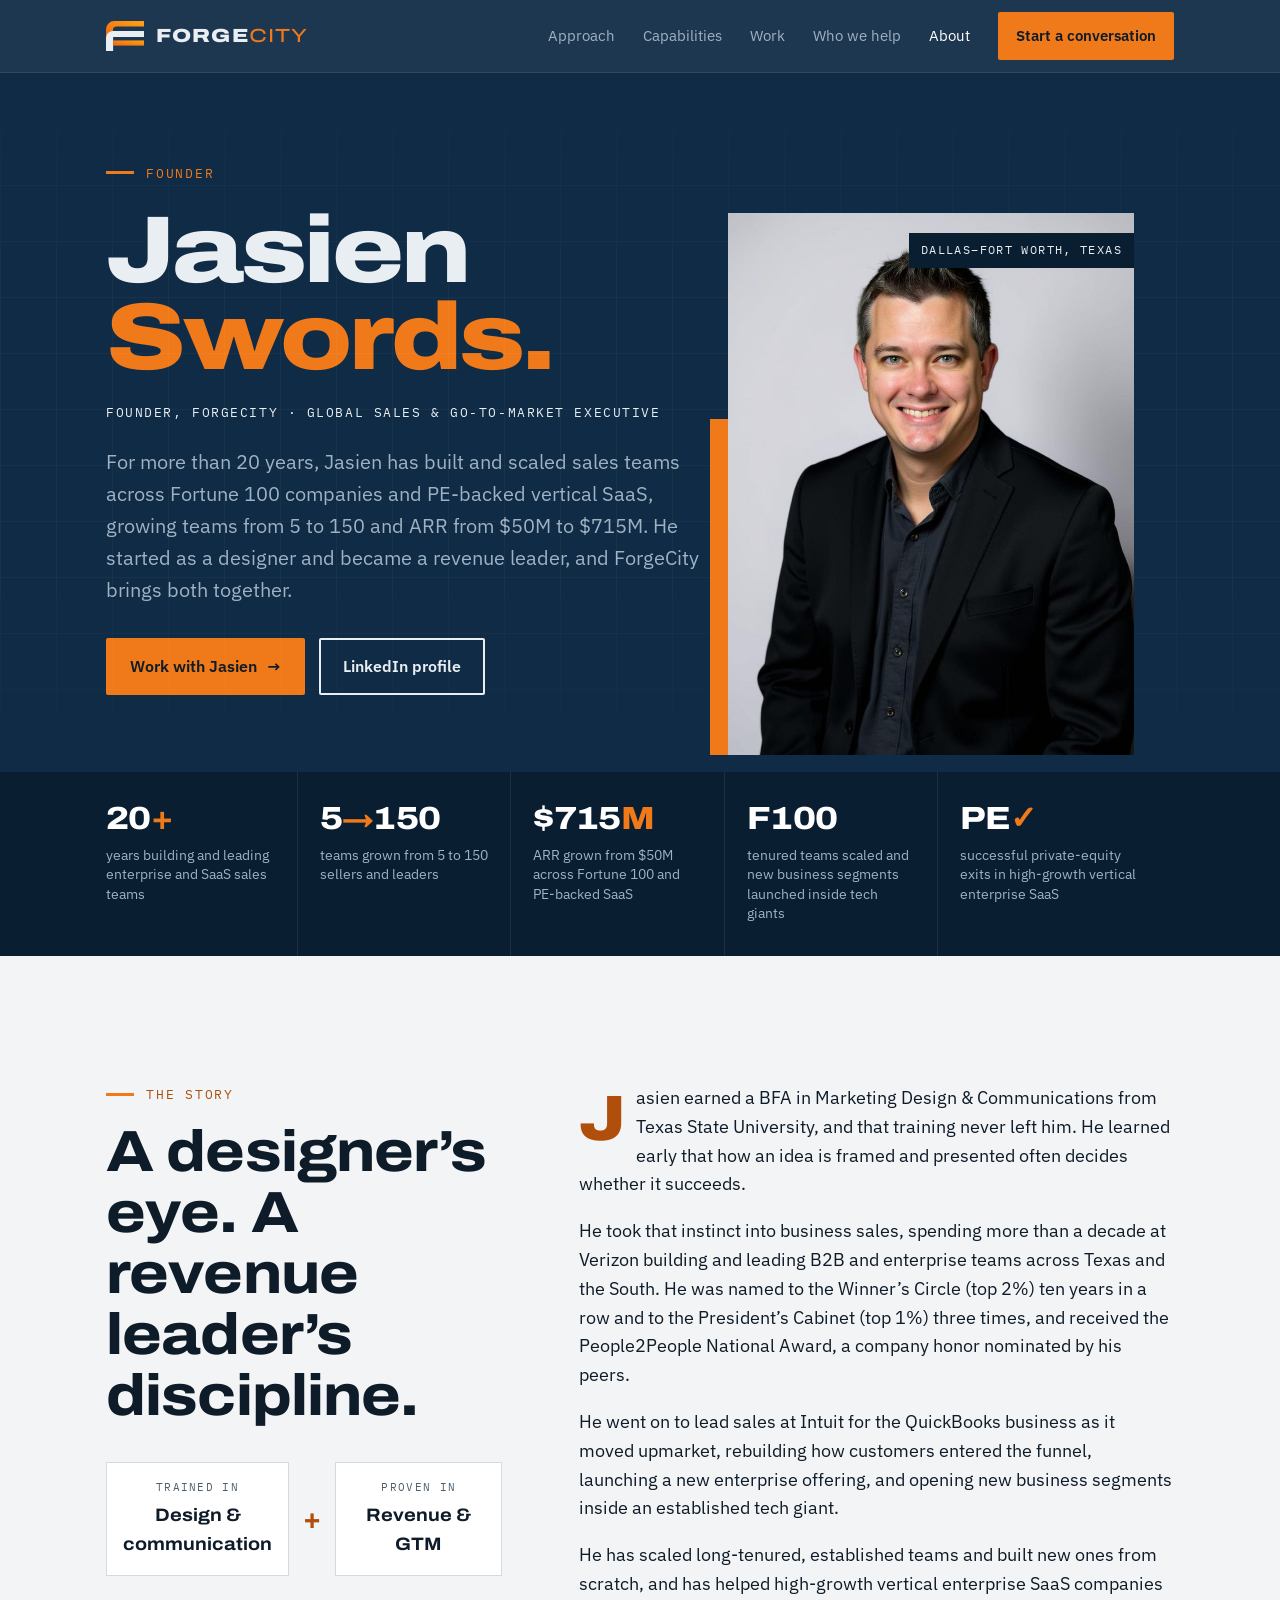
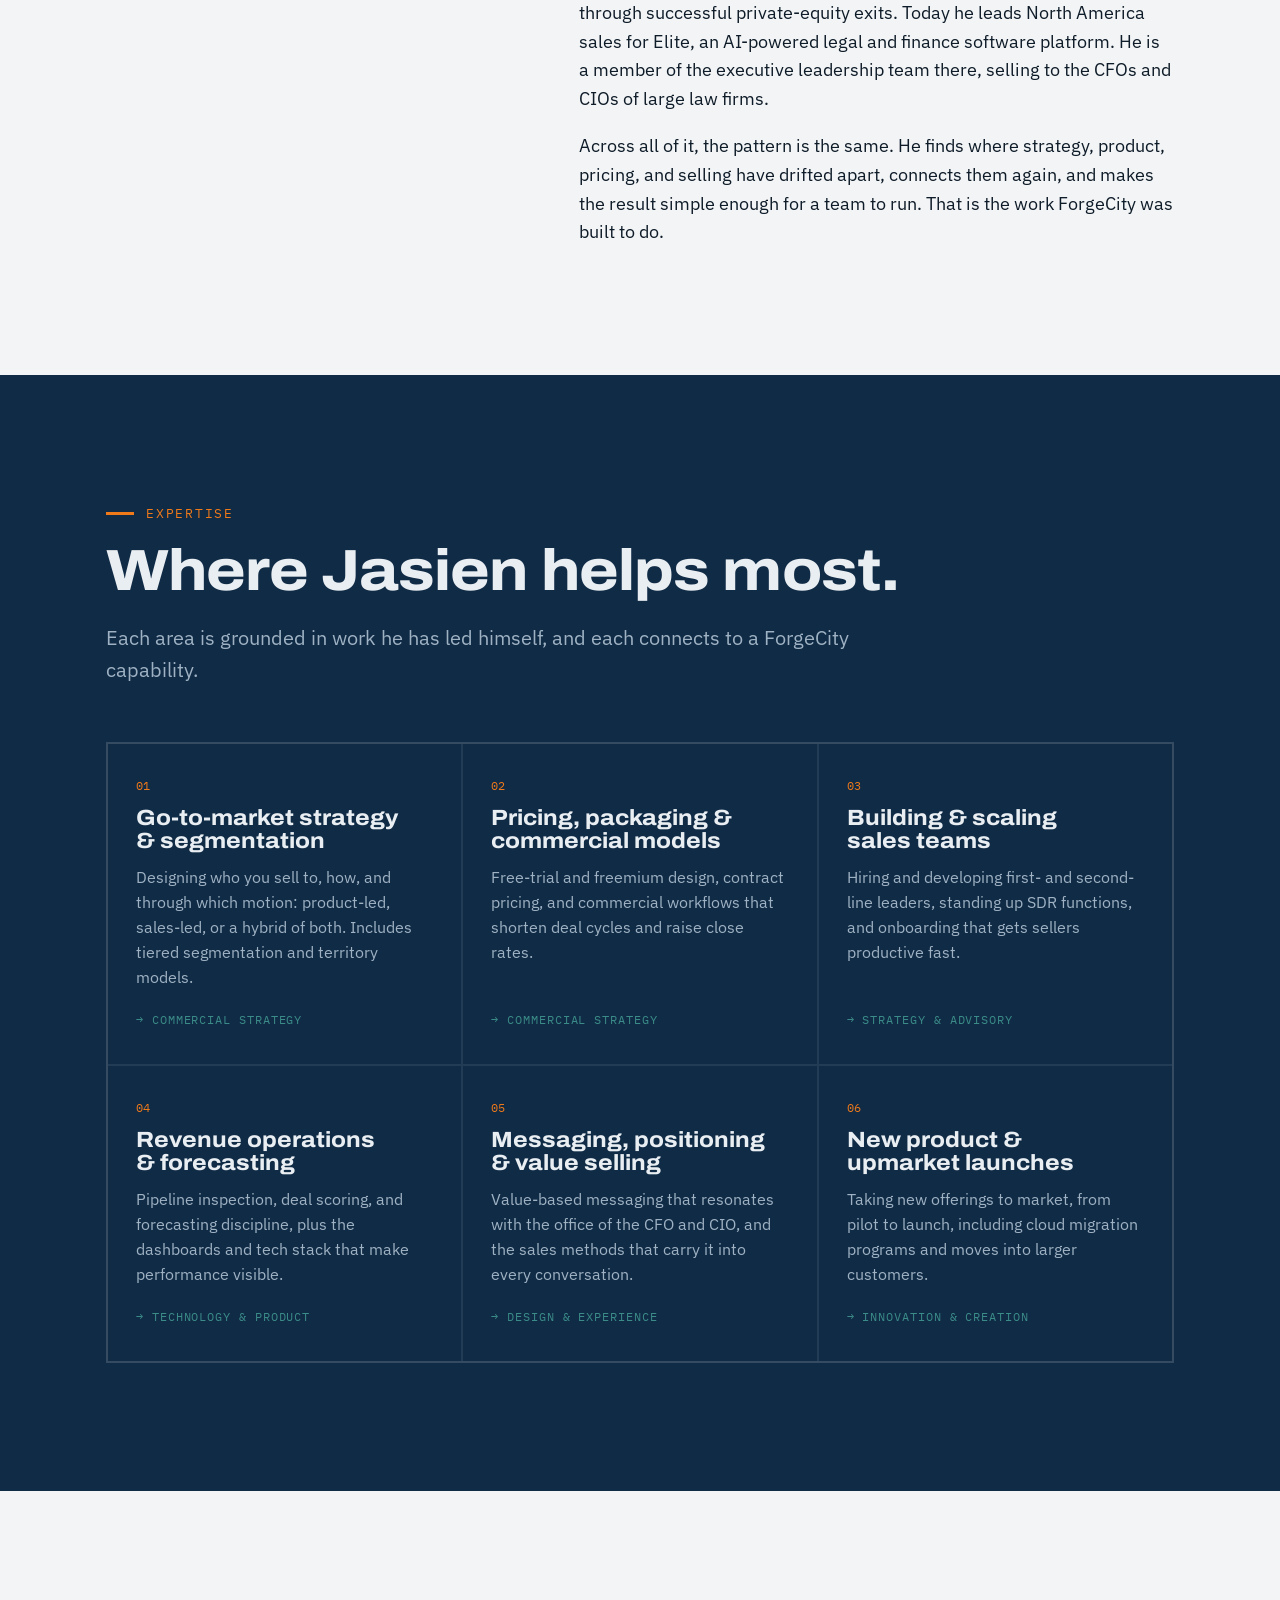
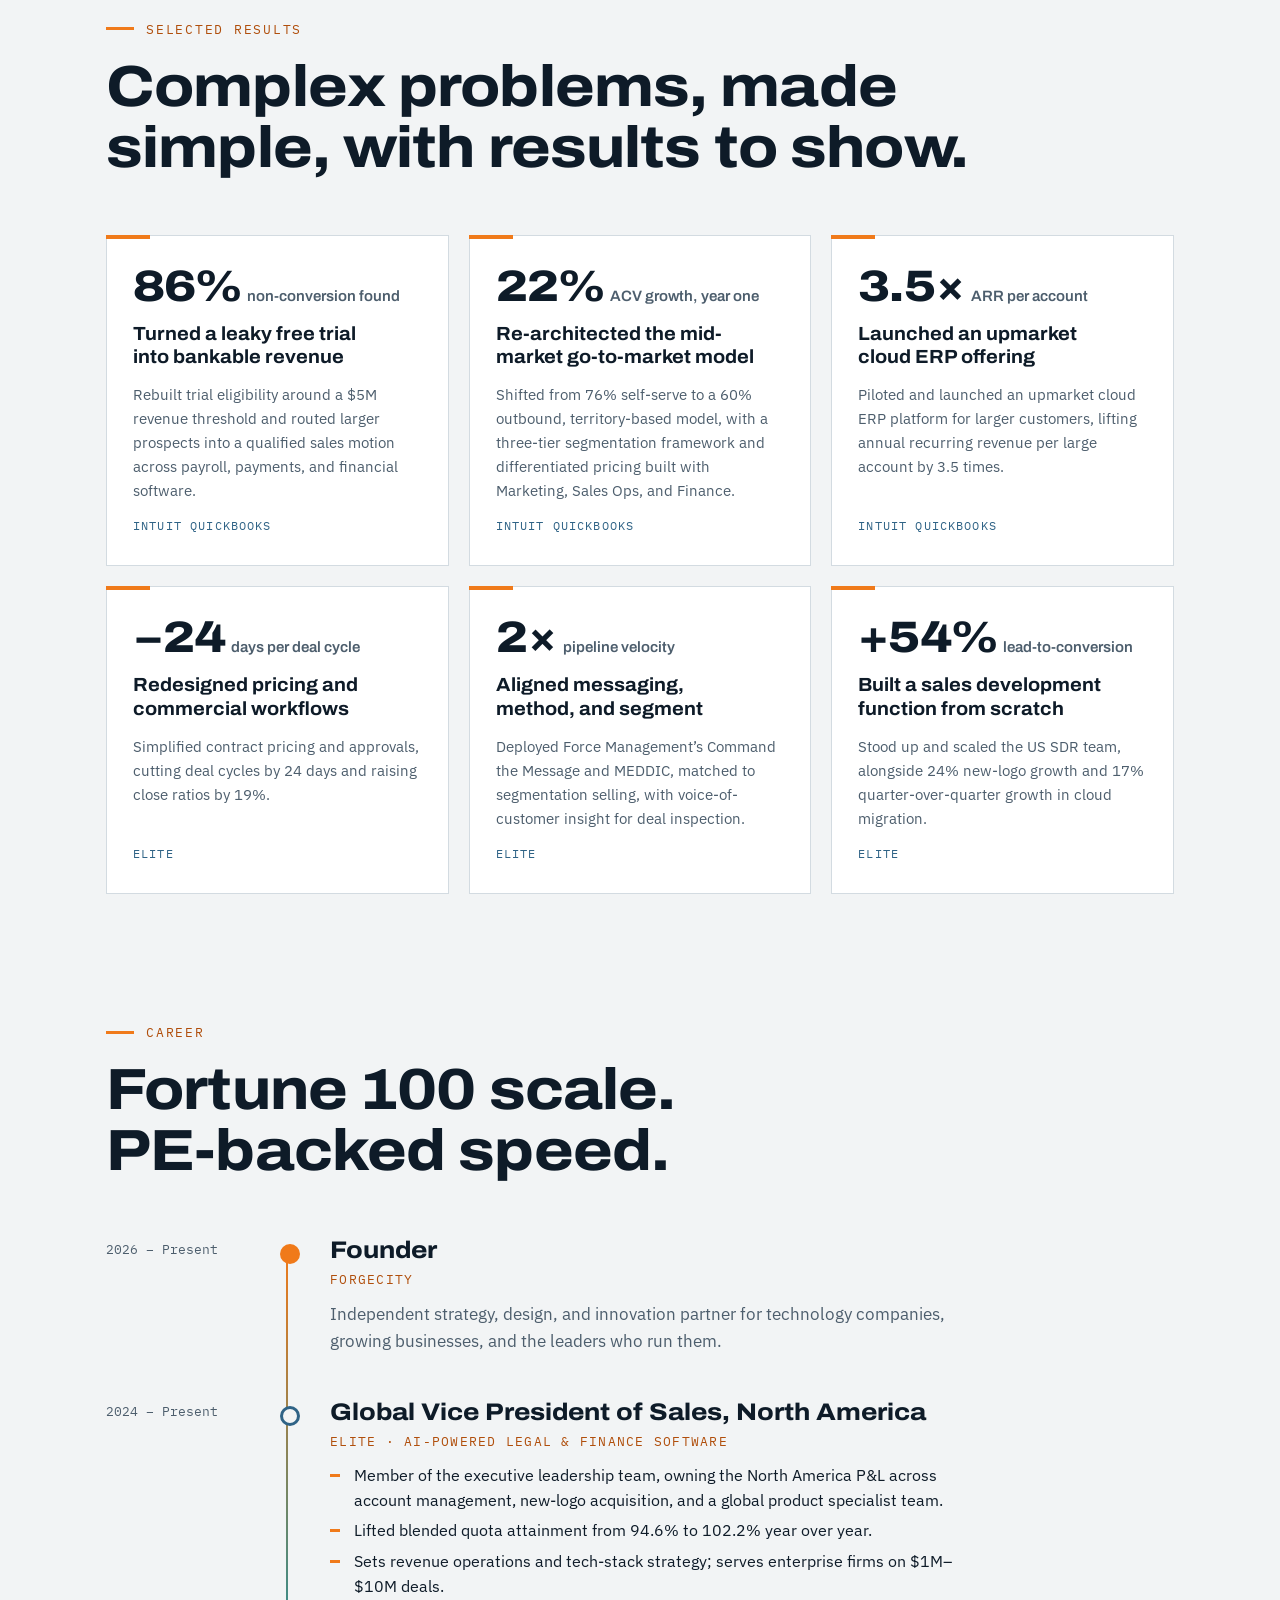
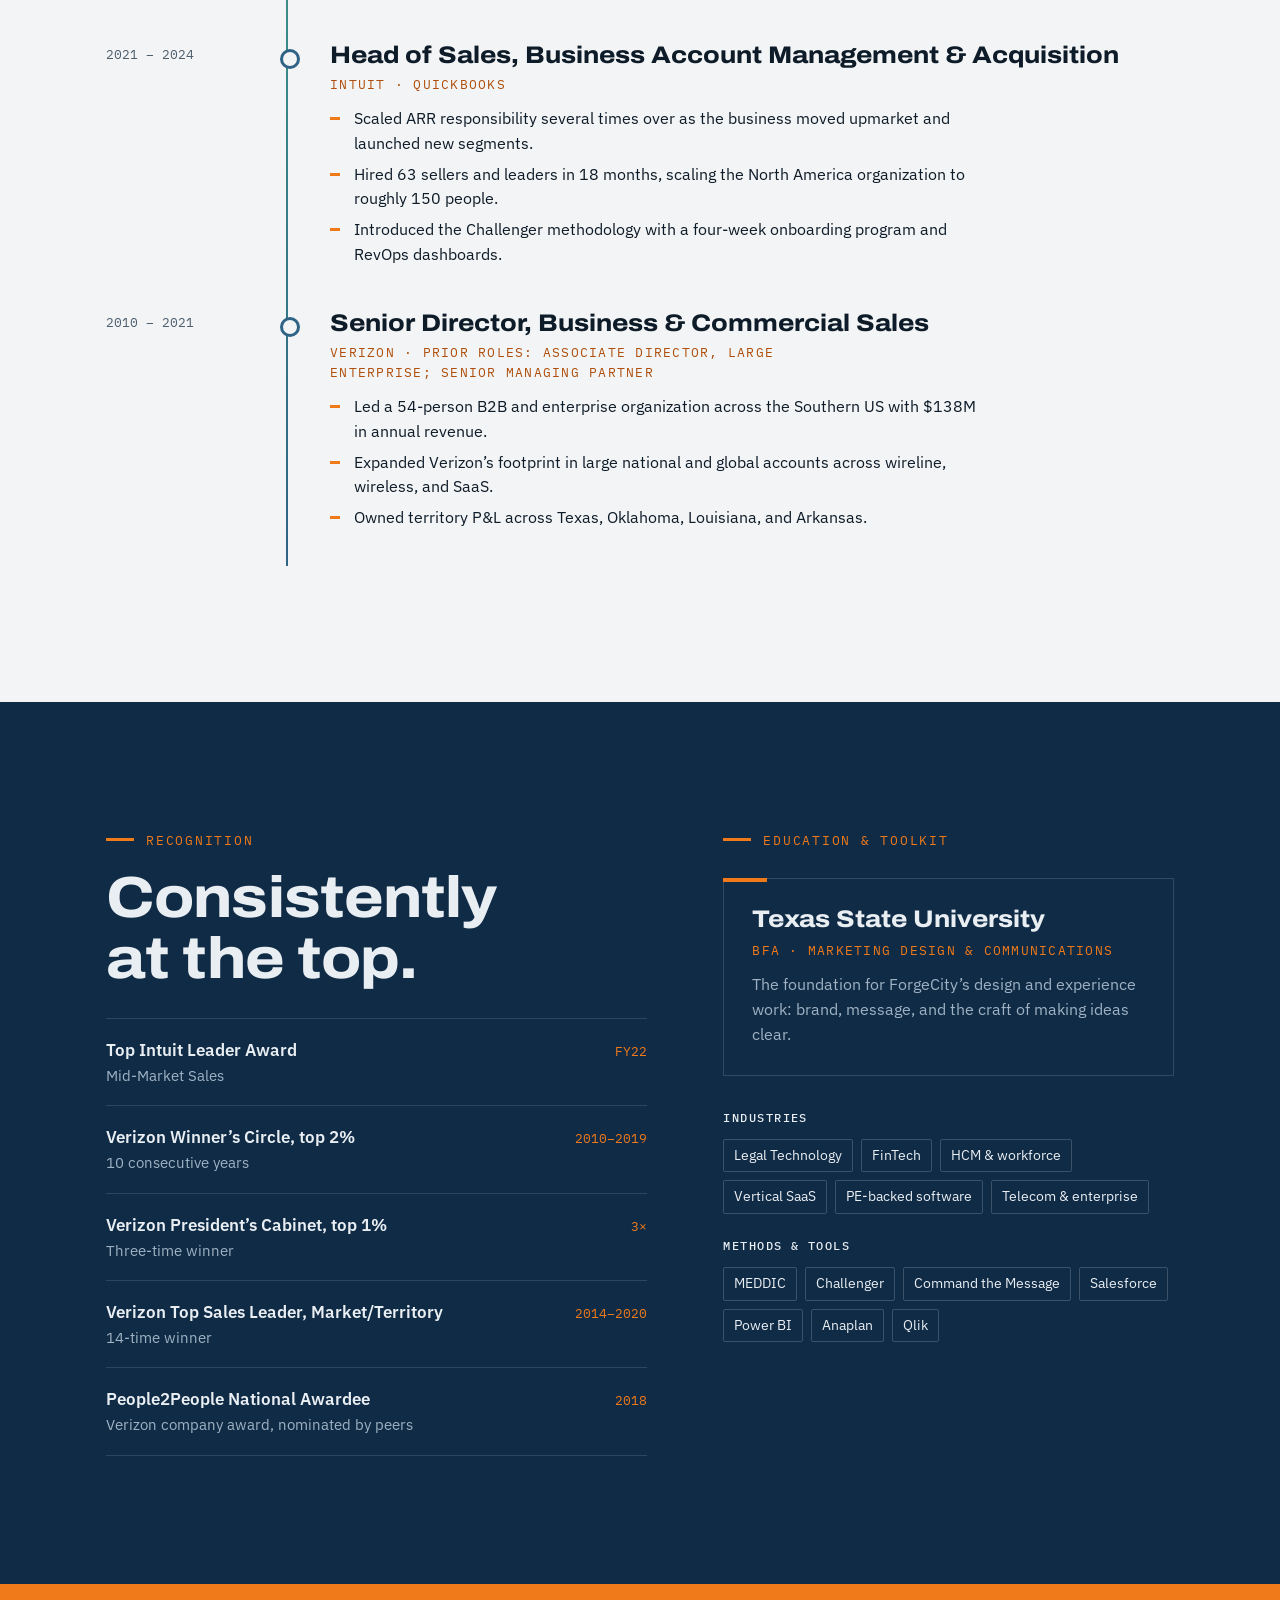
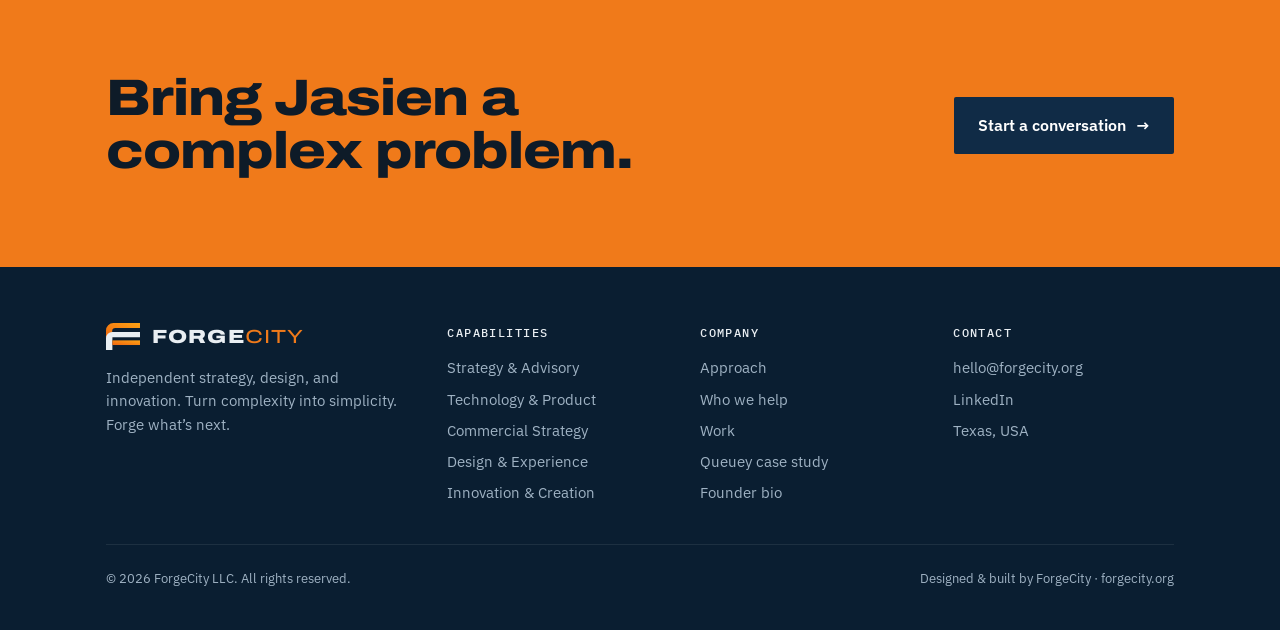
==== commit 986e64a7: "Bio: name Intuit QuickBooks Co-Authored-By: Claude Opus 5.5 <noreply@anthropic.com> Claude-Session: " ====
--- a/about.html
+++ b/about.html
@@ -197,7 +197,7 @@
     <div class="story-body">
       <p>Jasien earned a BFA in Marketing Design &amp; Communications from Texas State University, and that training never left him. He learned early that how an idea is framed and presented often decides whether it succeeds.</p>
       <p>He took that instinct into business sales, spending more than a decade at Verizon building and leading B2B and enterprise teams across Texas and the South. He was named to the Winner’s Circle (top 2%) ten years in a row and to the President’s Cabinet (top 1%) three times, and received the People2People National Award, a company honor nominated by his peers.</p>
-      <p>He went on to lead sales for a global FinTech software leader as it moved upmarket, rebuilding how customers entered the funnel, launching a new enterprise offering, and opening new business segments inside an established tech giant.</p>
+      <p>He went on to lead sales at Intuit for the QuickBooks business as it moved upmarket, rebuilding how customers entered the funnel, launching a new enterprise offering, and opening new business segments inside an established tech giant.</p>
       <p>He has scaled long-tenured, established teams and built new ones from scratch, and has helped high-growth vertical enterprise SaaS companies through successful private-equity exits. Today he leads North America sales for Elite, an AI-powered legal and finance software platform. He is a member of the executive leadership team there, selling to the CFOs and CIOs of large law firms.</p>
       <p>Across all of it, the pattern is the same. He finds where strategy, product, pricing, and selling have drifted apart, connects them again, and makes the result simple enough for a team to run. That is the work ForgeCity was built to do.</p>
     </div>
@@ -261,19 +261,19 @@
         <div class="metric">86%<small>non-conversion found</small></div>
         <h3>Turned a leaky free trial into bankable revenue</h3>
         <p>Rebuilt trial eligibility around a $5M revenue threshold and routed larger prospects into a qualified sales motion across payroll, payments, and financial software.</p>
-        <span class="where">Global FinTech software</span>
+        <span class="where">Intuit QuickBooks</span>
       </article>
       <article class="case">
         <div class="metric">22%<small>ACV growth, year one</small></div>
         <h3>Re-architected the mid-market go-to-market model</h3>
         <p>Shifted from 76% self-serve to a 60% outbound, territory-based model, with a three-tier segmentation framework and differentiated pricing built with Marketing, Sales Ops, and Finance.</p>
-        <span class="where">Global FinTech software</span>
+        <span class="where">Intuit QuickBooks</span>
       </article>
       <article class="case">
         <div class="metric">3.5×<small>ARR per account</small></div>
         <h3>Launched an upmarket cloud ERP offering</h3>
         <p>Piloted and launched an upmarket cloud ERP platform for larger customers, lifting annual recurring revenue per large account by 3.5 times.</p>
-        <span class="where">Global FinTech software</span>
+        <span class="where">Intuit QuickBooks</span>
       </article>
       <article class="case">
         <div class="metric">−24<small>days per deal cycle</small></div>
@@ -327,7 +327,7 @@
         <span class="t-when">2021 – 2024</span>
         <div class="t-what">
           <h3>Head of Sales, Business Account Management &amp; Acquisition</h3>
-          <p class="co">Global FinTech software leader</p>
+          <p class="co">Intuit · QuickBooks</p>
           <ul>
             <li>Scaled ARR responsibility several times over as the business moved upmarket and launched new segments.</li>
             <li>Hired 63 sellers and leaders in 18 months, scaling the North America organization to roughly 150 people.</li>
@@ -358,7 +358,7 @@
       <p class="eyebrow">Recognition</p>
       <h2 id="credTitle" class="h2">Consistently at the top.</h2>
       <ul class="awards">
-        <li><div><strong>Top Leader Award, Mid-Market Sales</strong><span>Global FinTech software leader</span></div><em>FY22</em></li>
+        <li><div><strong>Top Intuit Leader Award</strong><span>Mid-Market Sales</span></div><em>FY22</em></li>
         <li><div><strong>Verizon Winner’s Circle, top 2%</strong><span>10 consecutive years</span></div><em>2010–2019</em></li>
         <li><div><strong>Verizon President’s Cabinet, top 1%</strong><span>Three-time winner</span></div><em>3×</em></li>
         <li><div><strong>Verizon Top Sales Leader, Market/Territory</strong><span>14-time winner</span></div><em>2014–2020</em></li>
--- a/site.css
+++ b/site.css
@@ -89,11 +89,14 @@
 .hero h1 em{margin-top:.08em}
 
 /* Needs */
-.needs-grid{display:grid;grid-template-columns:repeat(auto-fit,minmax(260px,1fr));gap:0;margin-top:56px;border-top:1px solid var(--rule)}
+.needs-grid{display:grid;grid-template-columns:repeat(4,minmax(0,1fr));gap:0;margin-top:56px;border-top:1px solid var(--rule)}
 .need{padding:28px 28px 32px 0;border-bottom:1px solid var(--rule);display:flex;flex-direction:column;gap:14px}
 .need q{font-family:var(--font-display);font-stretch:100%;font-size:22px;font-weight:600;line-height:1.25;letter-spacing:-.005em;quotes:"\201C" "\201D"}
 .need p{color:var(--muted);font-size:15.5px}
 .need-tag{font-family:var(--font-mono);font-size:11.5px;letter-spacing:.12em;text-transform:uppercase;color:var(--mineral)}
+
+@media (max-width:1020px){.needs-grid{grid-template-columns:repeat(2,minmax(0,1fr))}}
+@media (max-width:560px){.needs-grid{grid-template-columns:1fr}.need{padding-right:0}}
 
 /* Approach */
 .approach-head{display:grid;grid-template-columns:minmax(0,1fr) minmax(0,1fr);gap:48px;align-items:end}
@@ -117,7 +120,7 @@
 .seat{padding:26px 28px 30px 0;border-bottom:1px solid var(--rule);display:grid;grid-template-columns:40px 1fr;gap:6px 16px;align-content:start}
 .seat .angle{width:40px;height:40px;grid-row:1/3;transform:rotate(var(--a,0deg));transition:transform .4s}
 .seat .angle circle{fill:var(--forge)}
-.seat .angle line{stroke:var(--mineral);stroke-width:2.5;stroke-linecap:round}
+.seat .angle .cone{fill:url(#coneGrad)}
 .seat:hover .angle{transform:rotate(calc(var(--a,0deg) - 15deg))}
 .seat-name{font-family:var(--font-mono);font-size:12px;letter-spacing:.12em;text-transform:uppercase;color:var(--forge-ink);padding-top:4px}
 .seat p{font-family:var(--font-display);font-size:19px;font-weight:600;line-height:1.3;color:var(--ink)}
@@ -126,6 +129,23 @@
 .persp-close strong{color:#fff;font-weight:600}
 @media (max-width:900px){.persp-head{grid-template-columns:1fr;gap:20px}.seats{grid-template-columns:repeat(2,minmax(0,1fr))}}
 @media (max-width:560px){.seats{grid-template-columns:1fr}.seat{padding-right:0}}
+
+/* AI layer */
+.ai-dot{display:inline-block;width:8px;height:8px;border-radius:50%;background:var(--forge);box-shadow:0 0 0 3px rgba(240,122,26,.18);flex:none}
+.ai-line{display:flex;gap:10px;align-items:baseline;font-size:14px !important;color:var(--on-navy) !important;margin-top:14px !important;padding-top:12px;border-top:1px dashed rgba(255,255,255,.16)}
+.ai-line .ai-dot{transform:translateY(-1px)}
+.ai-principles{margin-top:72px;display:grid;grid-template-columns:minmax(0,.85fr) minmax(0,1.6fr);gap:clamp(32px,5vw,72px);padding:clamp(28px,4vw,48px);background:var(--navy-deep);border:1px solid rgba(255,255,255,.08);border-top:3px solid var(--forge)}
+.ai-kicker{font-family:var(--font-mono);font-size:12px;letter-spacing:.14em;text-transform:uppercase;color:var(--forge);display:flex;align-items:center;gap:10px}
+.ai-head h3{font-size:clamp(28px,3vw,38px);font-weight:800;font-stretch:115%;letter-spacing:-.015em;margin-top:14px;color:#fff}
+.ai-head > p:last-child{color:var(--on-navy-muted);margin-top:14px;font-size:16px}
+.ai-cols{display:grid;grid-template-columns:repeat(3,minmax(0,1fr));gap:28px}
+.ai-cols h4{font-family:var(--font-display);font-size:19px;font-weight:720;font-stretch:108%;margin:0;color:#fff;line-height:1.2}
+.ai-cols p{color:var(--on-navy-muted);font-size:15px;margin-top:10px}
+.ai-cols > div{padding-top:16px;border-top:1px solid rgba(255,255,255,.14)}
+.chip.ai{border-color:rgba(240,122,26,.45);background:#FFF6EE;display:inline-flex;align-items:center;gap:8px}
+.chip.ai::before{content:"";width:7px;height:7px;border-radius:50%;background:var(--forge)}
+.ai-key{display:inline-flex;align-items:center;gap:8px;margin-left:4px;color:var(--muted)}
+@media (max-width:900px){.ai-principles{grid-template-columns:1fr}.ai-cols{grid-template-columns:1fr;gap:20px}}
 
 /* Capabilities */
 .cap-list{margin-top:56px;border-top:2px solid var(--ink)}
@@ -156,9 +176,10 @@
 .work-feature{margin-top:48px;display:grid;grid-template-columns:minmax(0,.9fr) minmax(0,1.1fr);text-decoration:none;color:inherit;border:1px solid var(--rule);background:#fff;overflow:hidden;transition:box-shadow .3s,transform .3s}
 .work-feature:hover{box-shadow:0 18px 40px -20px rgba(16,43,70,.35);transform:translateY(-2px)}
 .wf-art{background:#EFBB72;display:grid;place-items:center;padding:clamp(24px,4vw,48px);position:relative}
-.wf-art::after{content:"";position:absolute;left:18%;right:18%;bottom:10%;height:26px;background:radial-gradient(ellipse,rgba(65,72,82,.3),transparent 70%)}
-.wf-art img{width:100%;max-width:340px;height:auto;position:relative;z-index:1;transition:transform .5s}
-.work-feature:hover .wf-art img{transform:rotate(-3deg) scale(1.03)}
+.q-ground{position:relative;display:block;width:100%;max-width:340px}
+.q-ground img{display:block;width:100%;height:auto;position:relative;z-index:1;transition:transform .5s;transform-origin:50% 95%}
+.q-shadow{position:absolute;left:14%;width:66%;bottom:0;height:7%;background:radial-gradient(ellipse at center,rgba(60,40,10,.45) 0%,rgba(60,40,10,.18) 45%,transparent 72%);z-index:0}
+.work-feature:hover .q-ground img{transform:rotate(-2deg)}
 .wf-text{padding:clamp(28px,4vw,52px);display:flex;flex-direction:column;gap:14px}
 .wf-tag{font-family:var(--font-mono);font-size:12px;letter-spacing:.12em;text-transform:uppercase;color:var(--forge-ink)}
 .wf-text h3{font-size:clamp(40px,5vw,64px);font-weight:860;font-stretch:112%;letter-spacing:-.03em;color:#414852}
@@ -170,7 +191,7 @@
 .wf-link{margin-top:8px;font-weight:600;display:inline-flex;gap:8px;align-items:center;color:var(--navy)}
 .work-feature:hover .wf-link .arrow{transform:translateX(3px)}
 .wf-link .arrow{transition:transform .2s}
-@media (max-width:900px){.work-feature{grid-template-columns:1fr}.wf-art img{max-width:240px}}
+@media (max-width:900px){.work-feature{grid-template-columns:1fr}.q-ground{max-width:240px}}
 
 /* Why */
 .why{display:grid;grid-template-columns:minmax(0,.9fr) minmax(0,1.1fr);gap:clamp(40px,6vw,96px);align-items:start}
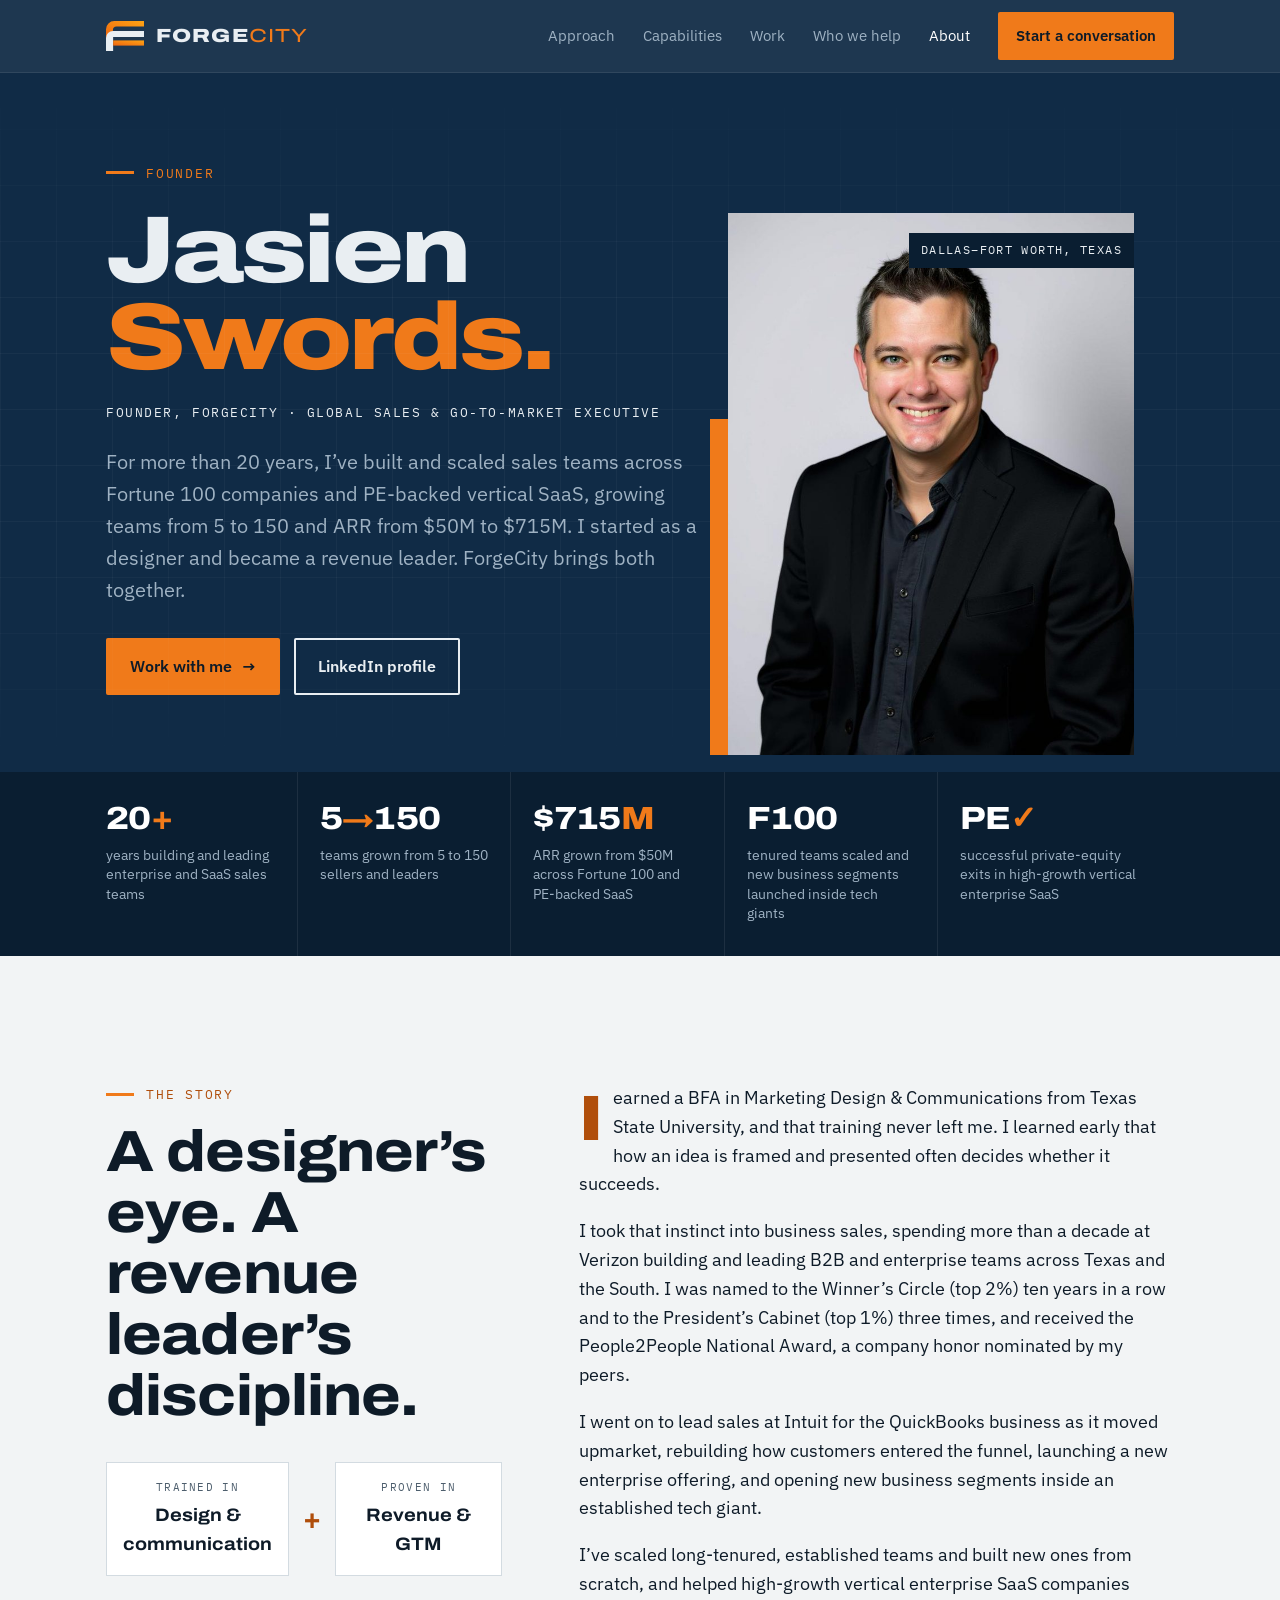
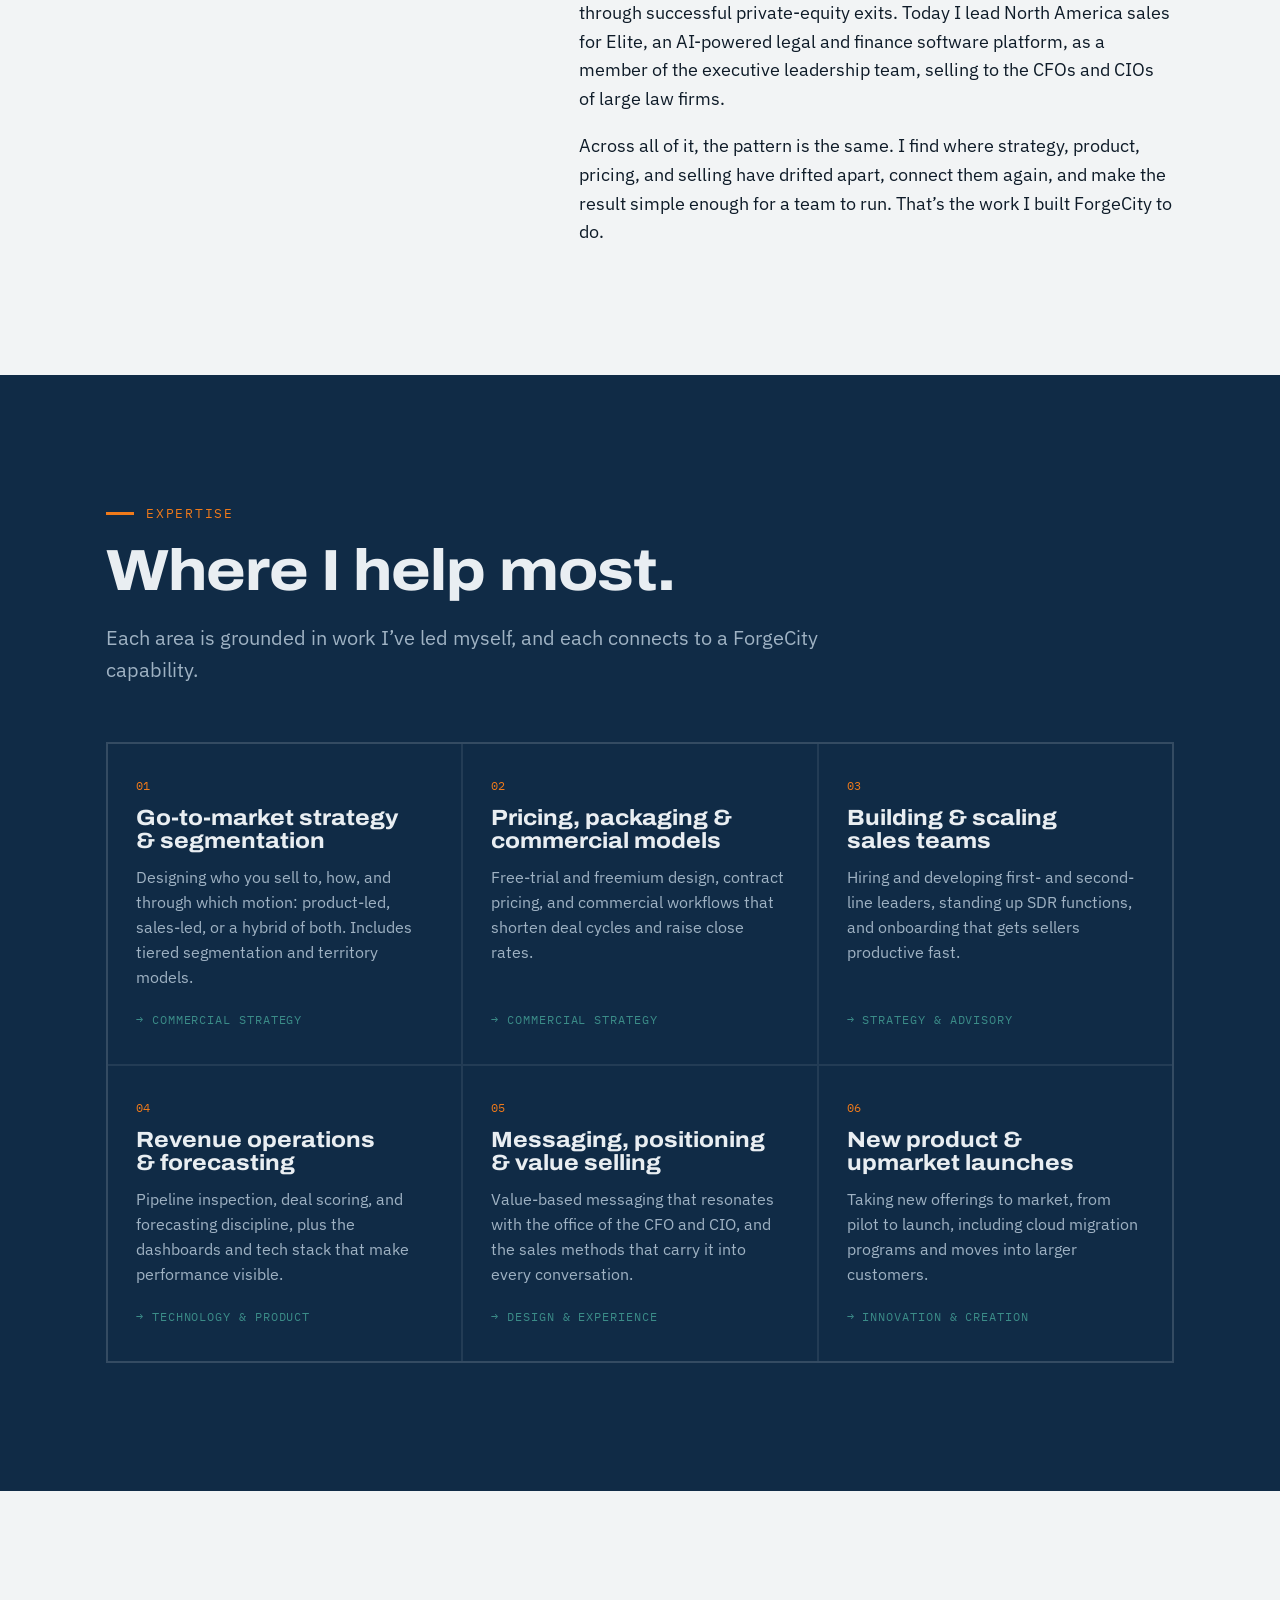
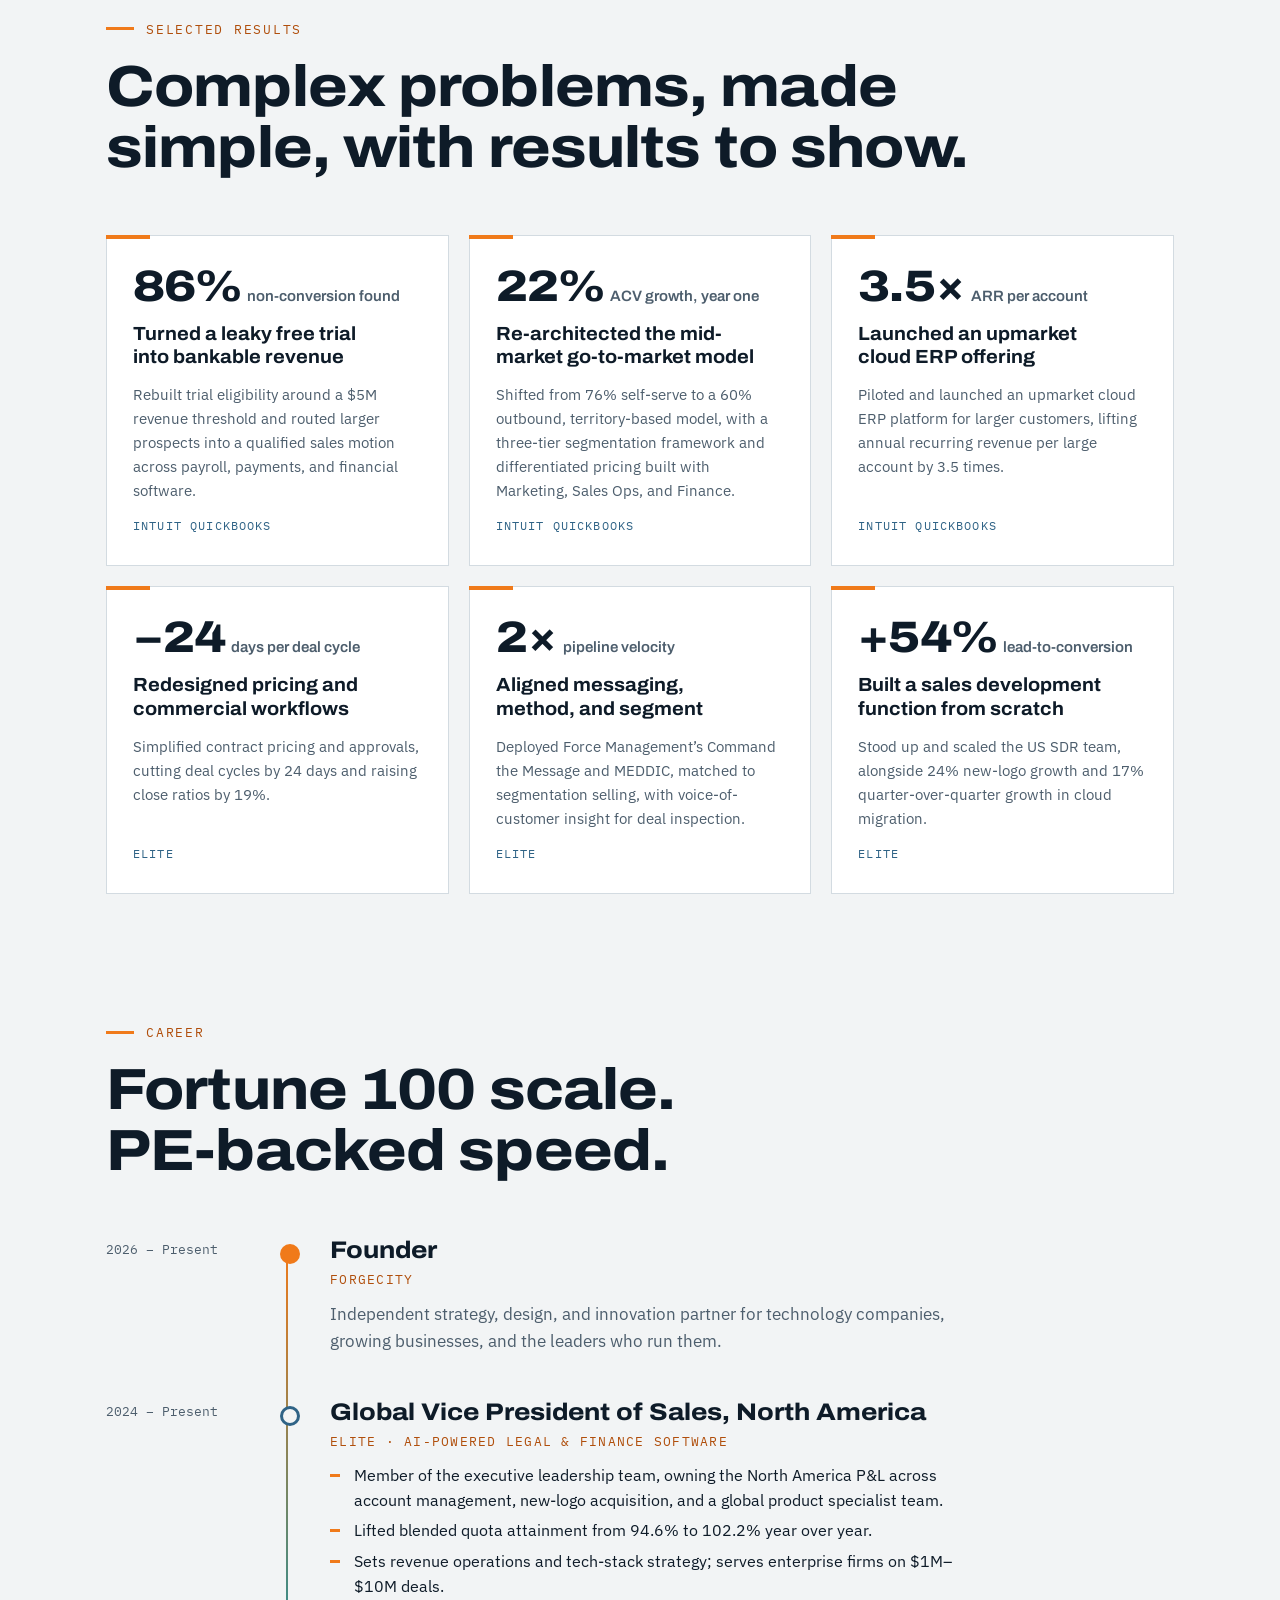
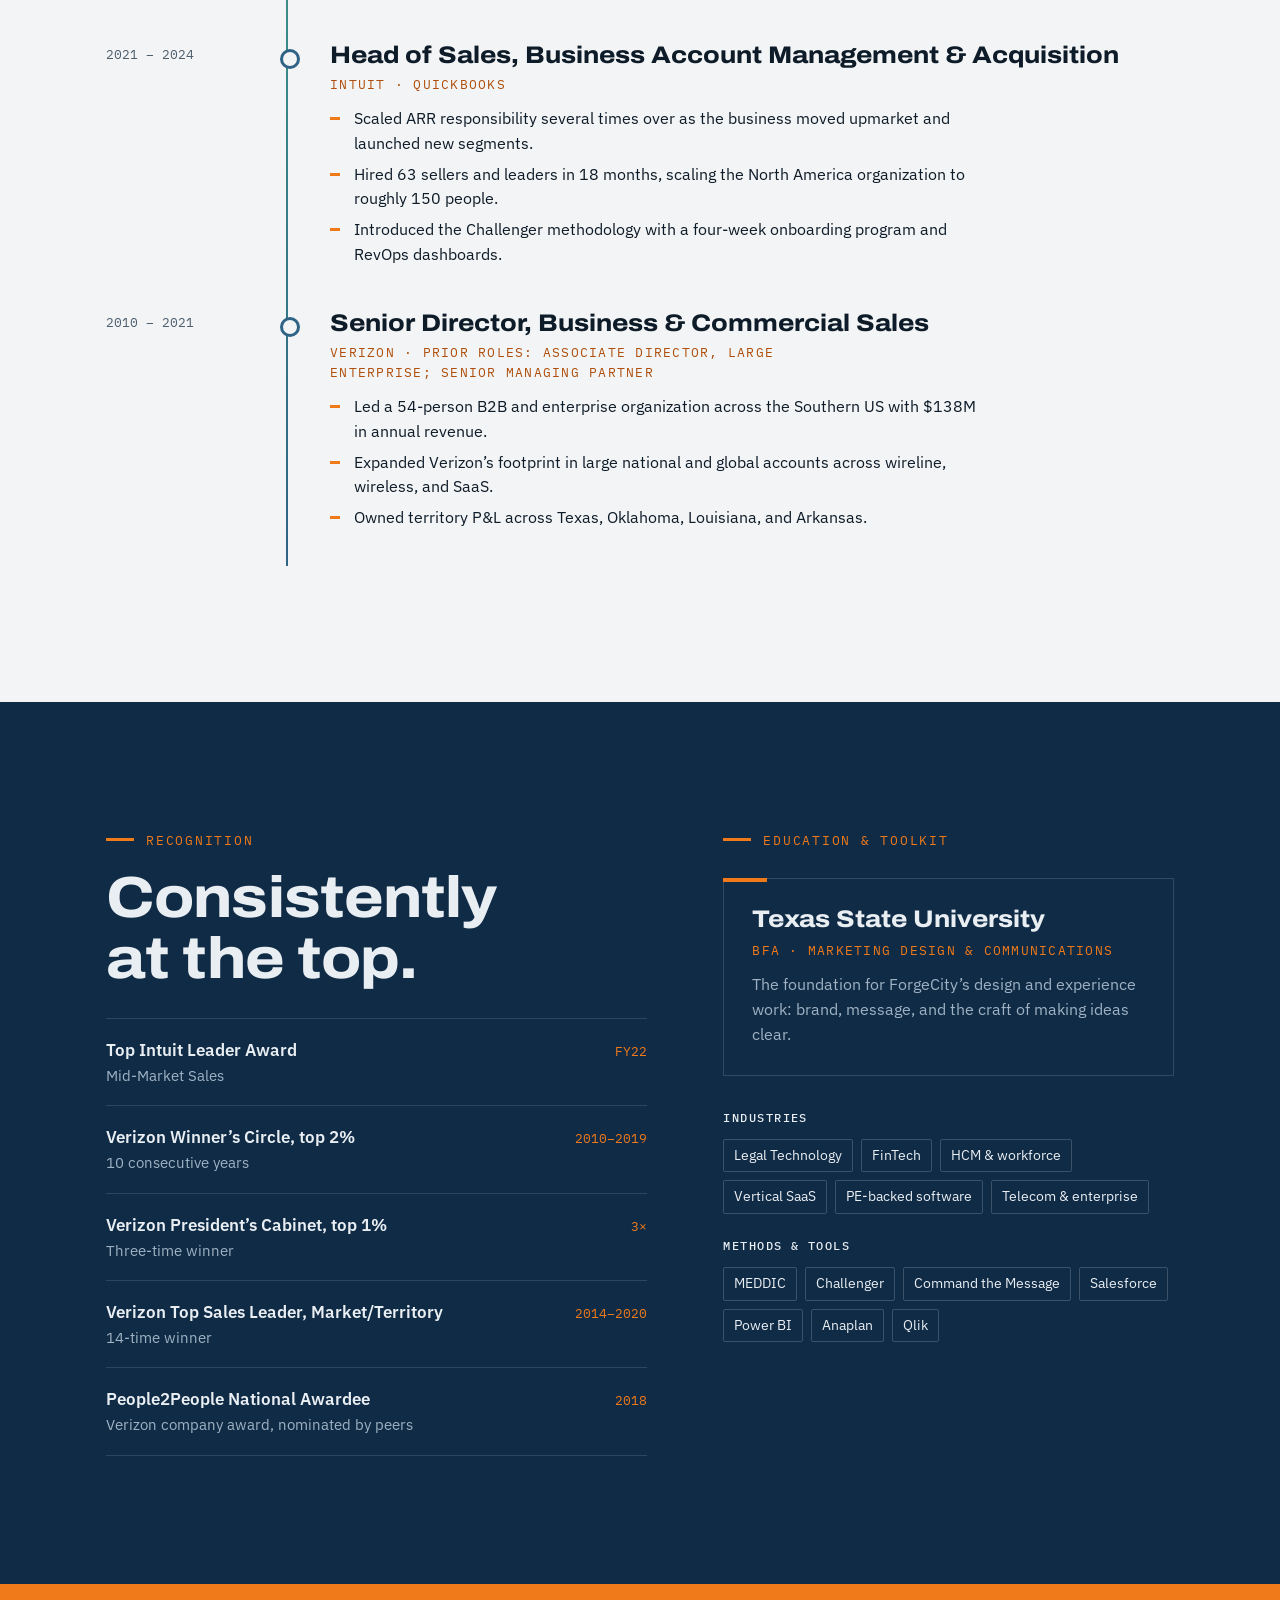
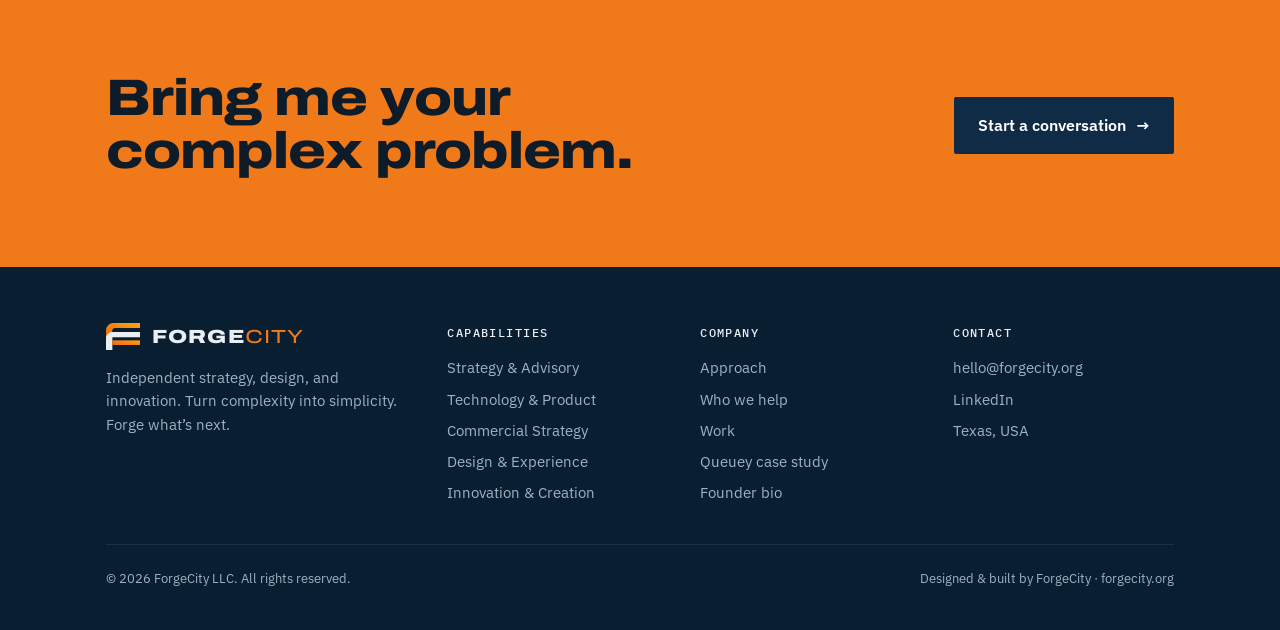
==== commit 32b77254: "Bio in first person Co-Authored-By: Claude Opus 5.5 <noreply@anthropic.com> Claude-Session: https://" ====
--- a/about.html
+++ b/about.html
@@ -158,9 +158,9 @@
       <p class="eyebrow">Founder</p>
       <h1 id="bioName">Jasien <span>Swords.</span></h1>
       <p class="bio-role">Founder, ForgeCity · Global sales &amp; go-to-market executive</p>
-      <p class="lede">For more than 20 years, Jasien has built and scaled sales teams across Fortune 100 companies and PE-backed vertical SaaS, growing teams from 5 to 150 and ARR from $50M to $715M. He started as a designer and became a revenue leader, and ForgeCity brings both together.</p>
+      <p class="lede">For more than 20 years, I’ve built and scaled sales teams across Fortune 100 companies and PE-backed vertical SaaS, growing teams from 5 to 150 and ARR from $50M to $715M. I started as a designer and became a revenue leader. ForgeCity brings both together.</p>
       <div class="bio-links">
-        <a class="btn btn-primary" href="index.html#contact">Work with Jasien <span class="arrow" aria-hidden="true">→</span></a>
+        <a class="btn btn-primary" href="index.html#contact">Work with me <span class="arrow" aria-hidden="true">→</span></a>
         <a class="btn btn-ghost" href="https://www.linkedin.com/in/jasienswords" rel="noopener">LinkedIn profile</a>
       </div>
     </div>
@@ -195,11 +195,11 @@
       </div>
     </div>
     <div class="story-body">
-      <p>Jasien earned a BFA in Marketing Design &amp; Communications from Texas State University, and that training never left him. He learned early that how an idea is framed and presented often decides whether it succeeds.</p>
-      <p>He took that instinct into business sales, spending more than a decade at Verizon building and leading B2B and enterprise teams across Texas and the South. He was named to the Winner’s Circle (top 2%) ten years in a row and to the President’s Cabinet (top 1%) three times, and received the People2People National Award, a company honor nominated by his peers.</p>
-      <p>He went on to lead sales at Intuit for the QuickBooks business as it moved upmarket, rebuilding how customers entered the funnel, launching a new enterprise offering, and opening new business segments inside an established tech giant.</p>
-      <p>He has scaled long-tenured, established teams and built new ones from scratch, and has helped high-growth vertical enterprise SaaS companies through successful private-equity exits. Today he leads North America sales for Elite, an AI-powered legal and finance software platform. He is a member of the executive leadership team there, selling to the CFOs and CIOs of large law firms.</p>
-      <p>Across all of it, the pattern is the same. He finds where strategy, product, pricing, and selling have drifted apart, connects them again, and makes the result simple enough for a team to run. That is the work ForgeCity was built to do.</p>
+      <p>I earned a BFA in Marketing Design &amp; Communications from Texas State University, and that training never left me. I learned early that how an idea is framed and presented often decides whether it succeeds.</p>
+      <p>I took that instinct into business sales, spending more than a decade at Verizon building and leading B2B and enterprise teams across Texas and the South. I was named to the Winner’s Circle (top 2%) ten years in a row and to the President’s Cabinet (top 1%) three times, and received the People2People National Award, a company honor nominated by my peers.</p>
+      <p>I went on to lead sales at Intuit for the QuickBooks business as it moved upmarket, rebuilding how customers entered the funnel, launching a new enterprise offering, and opening new business segments inside an established tech giant.</p>
+      <p>I’ve scaled long-tenured, established teams and built new ones from scratch, and helped high-growth vertical enterprise SaaS companies through successful private-equity exits. Today I lead North America sales for Elite, an AI-powered legal and finance software platform, as a member of the executive leadership team, selling to the CFOs and CIOs of large law firms.</p>
+      <p>Across all of it, the pattern is the same. I find where strategy, product, pricing, and selling have drifted apart, connect them again, and make the result simple enough for a team to run. That’s the work I built ForgeCity to do.</p>
     </div>
   </div>
 </section>
@@ -208,8 +208,8 @@
 <section class="dark" aria-labelledby="expTitle">
   <div class="wrap">
     <p class="eyebrow">Expertise</p>
-    <h2 id="expTitle" class="h2">Where Jasien helps most.</h2>
-    <p class="lede">Each area is grounded in work he has led himself, and each connects to a ForgeCity capability.</p>
+    <h2 id="expTitle" class="h2">Where I help most.</h2>
+    <p class="lede">Each area is grounded in work I’ve led myself, and each connects to a ForgeCity capability.</p>
     <div class="exp-grid">
       <div class="exp">
         <span class="n">01</span>
@@ -388,7 +388,7 @@
 
 <section class="band" aria-label="Call to action">
   <div class="wrap">
-    <h2>Bring Jasien a complex problem.</h2>
+    <h2>Bring me your complex problem.</h2>
     <a class="btn" href="index.html#contact">Start a conversation <span class="arrow" aria-hidden="true">→</span></a>
   </div>
 </section>
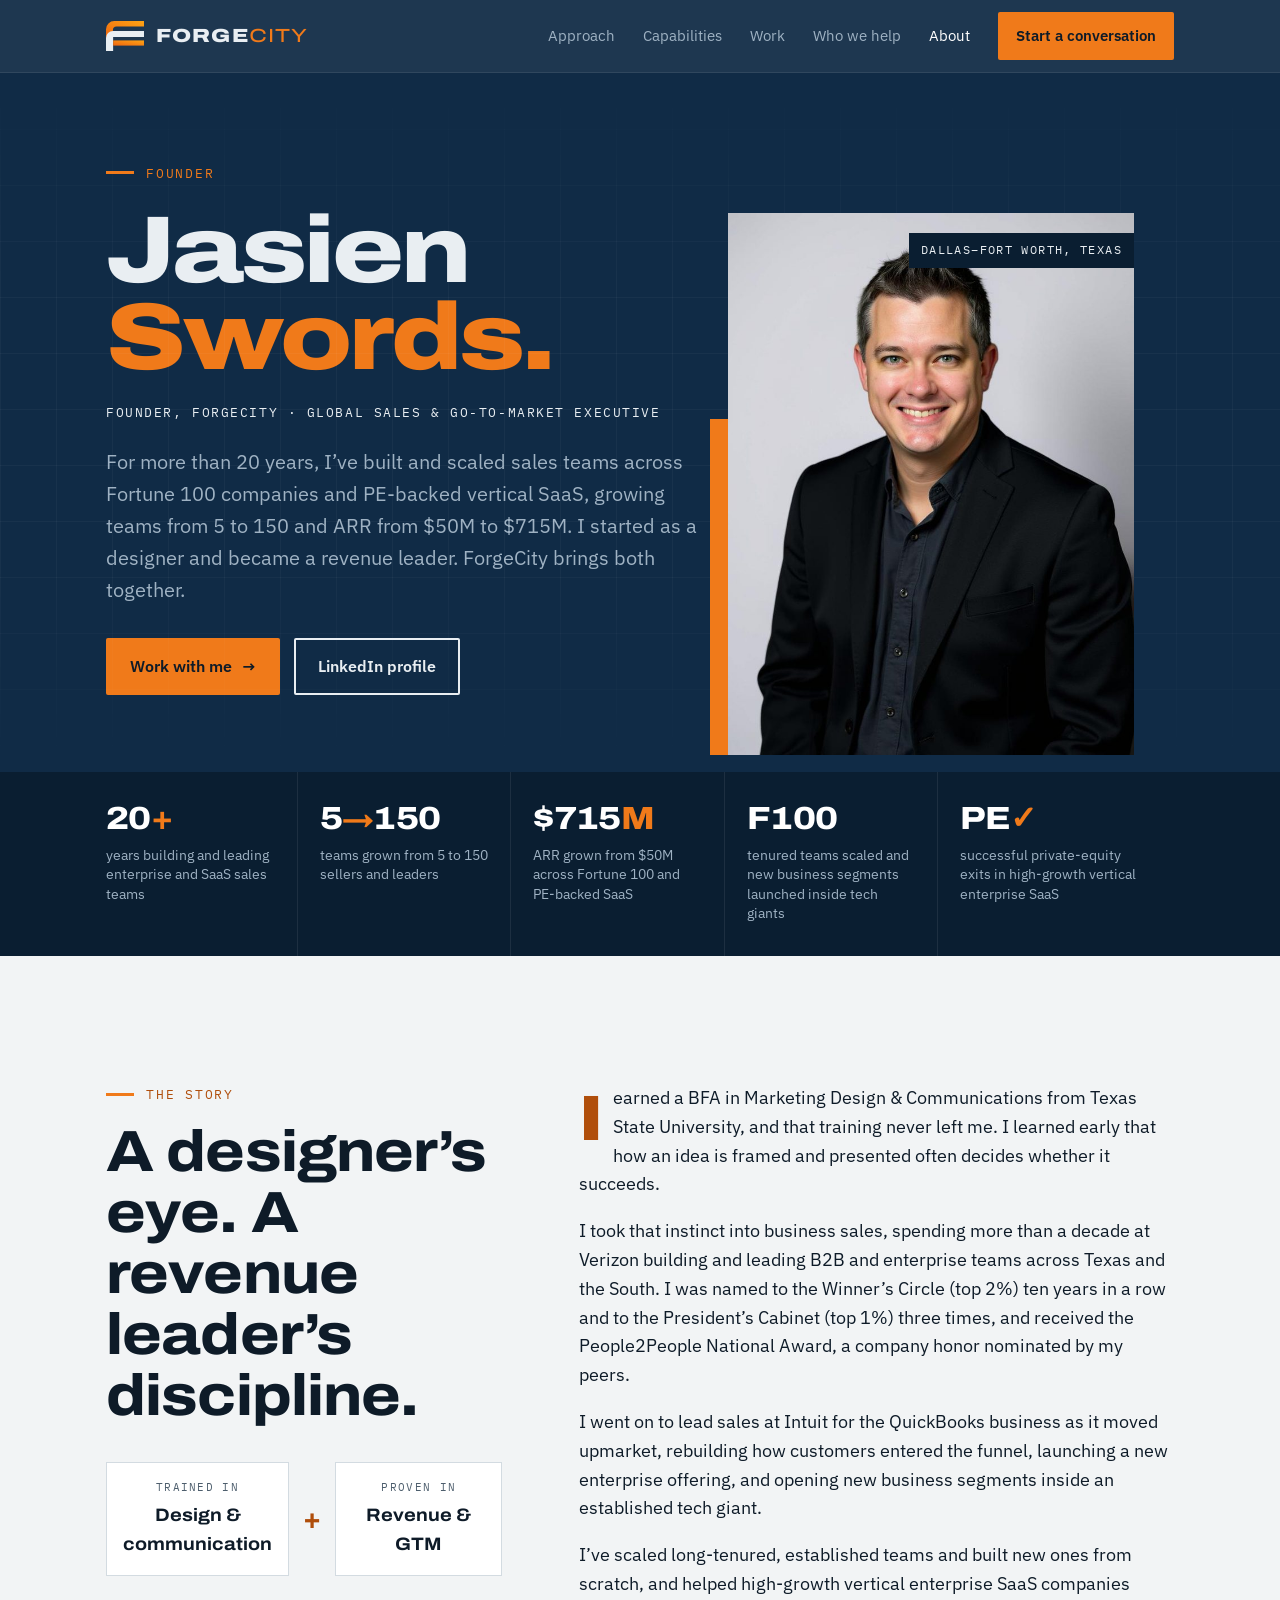
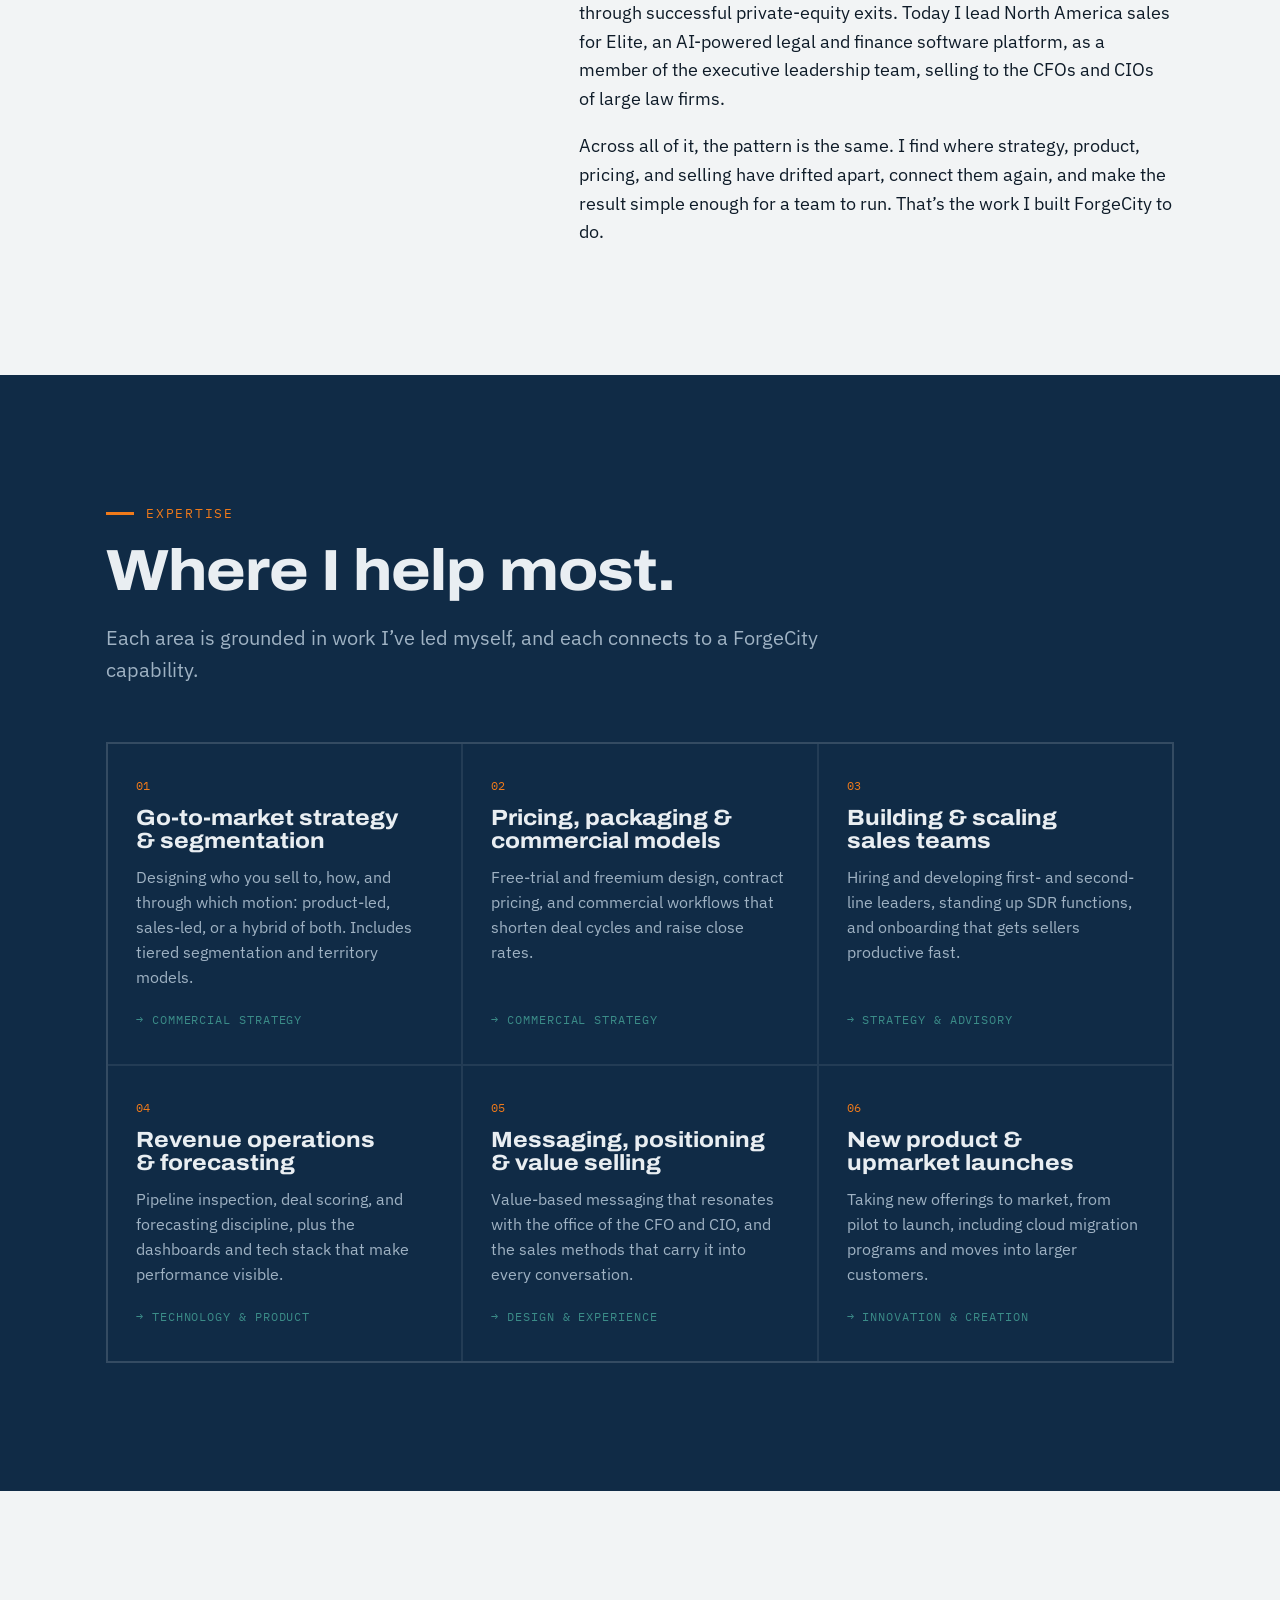
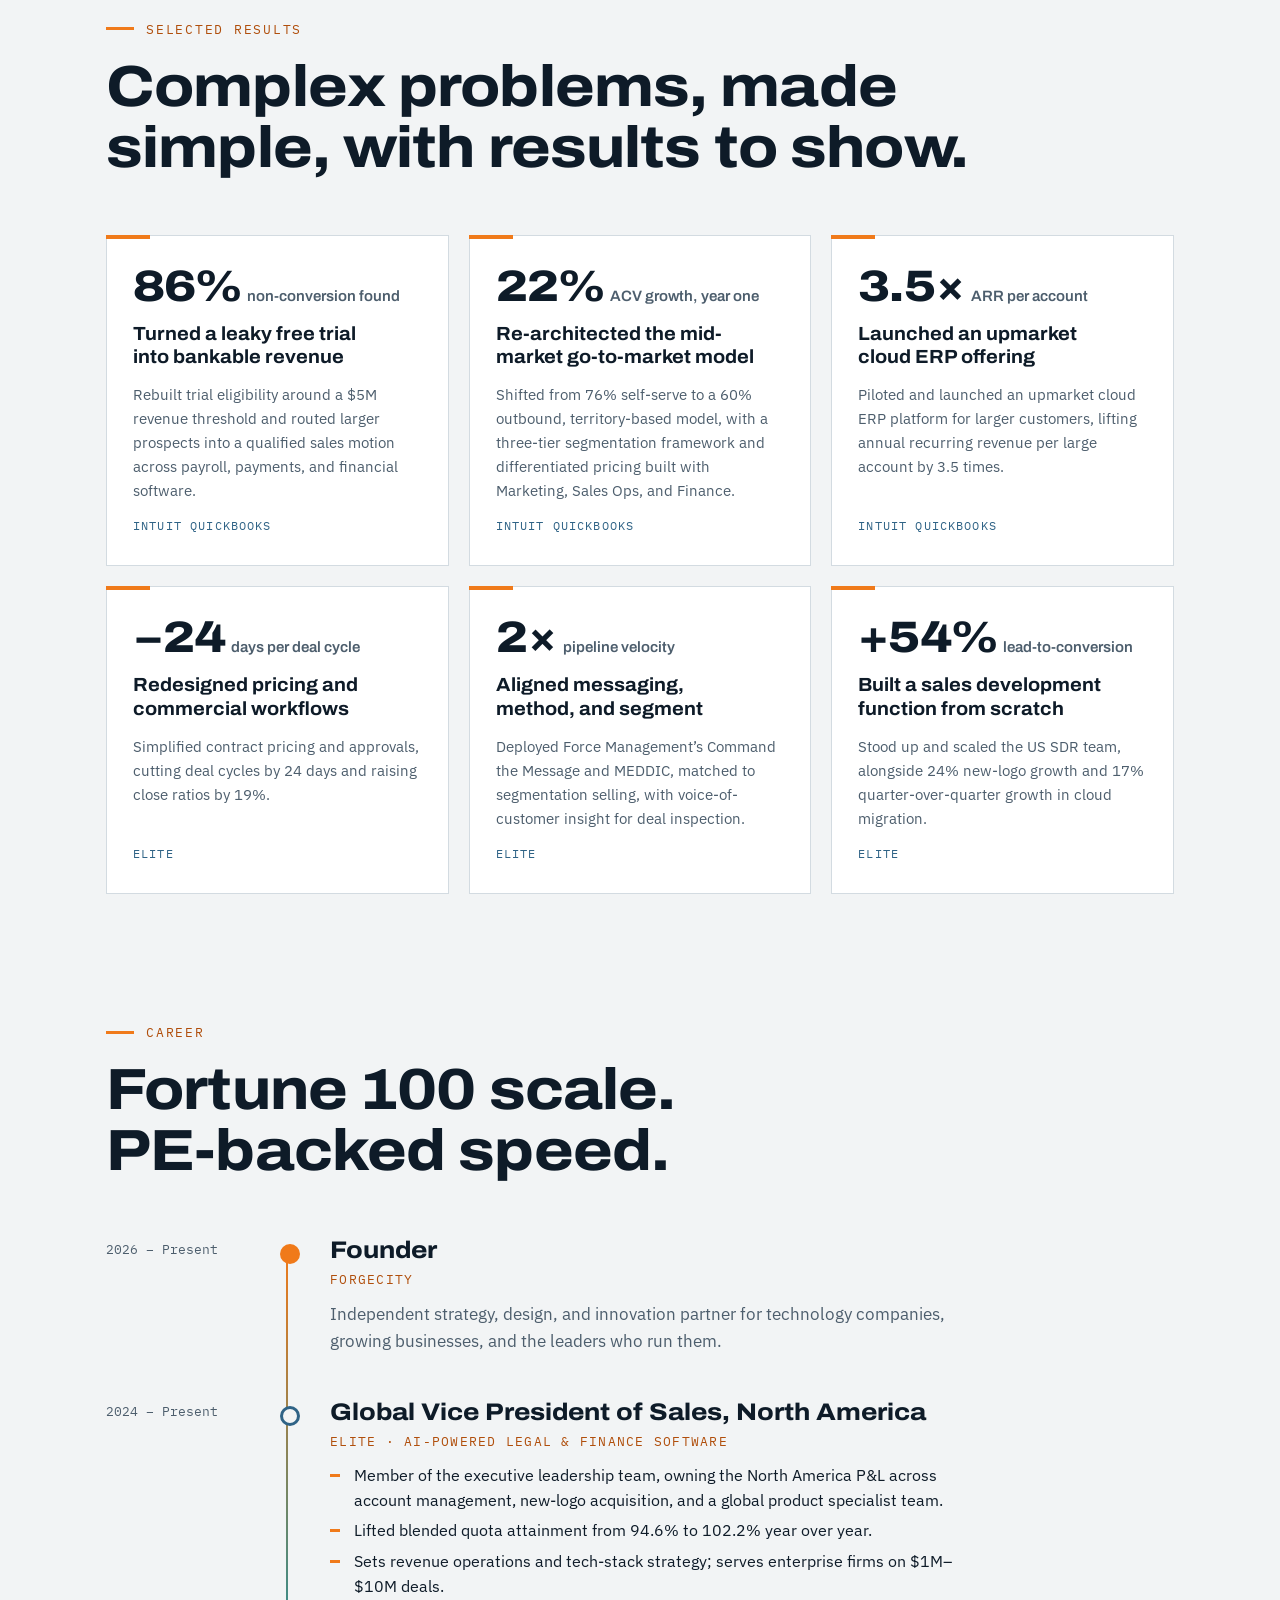
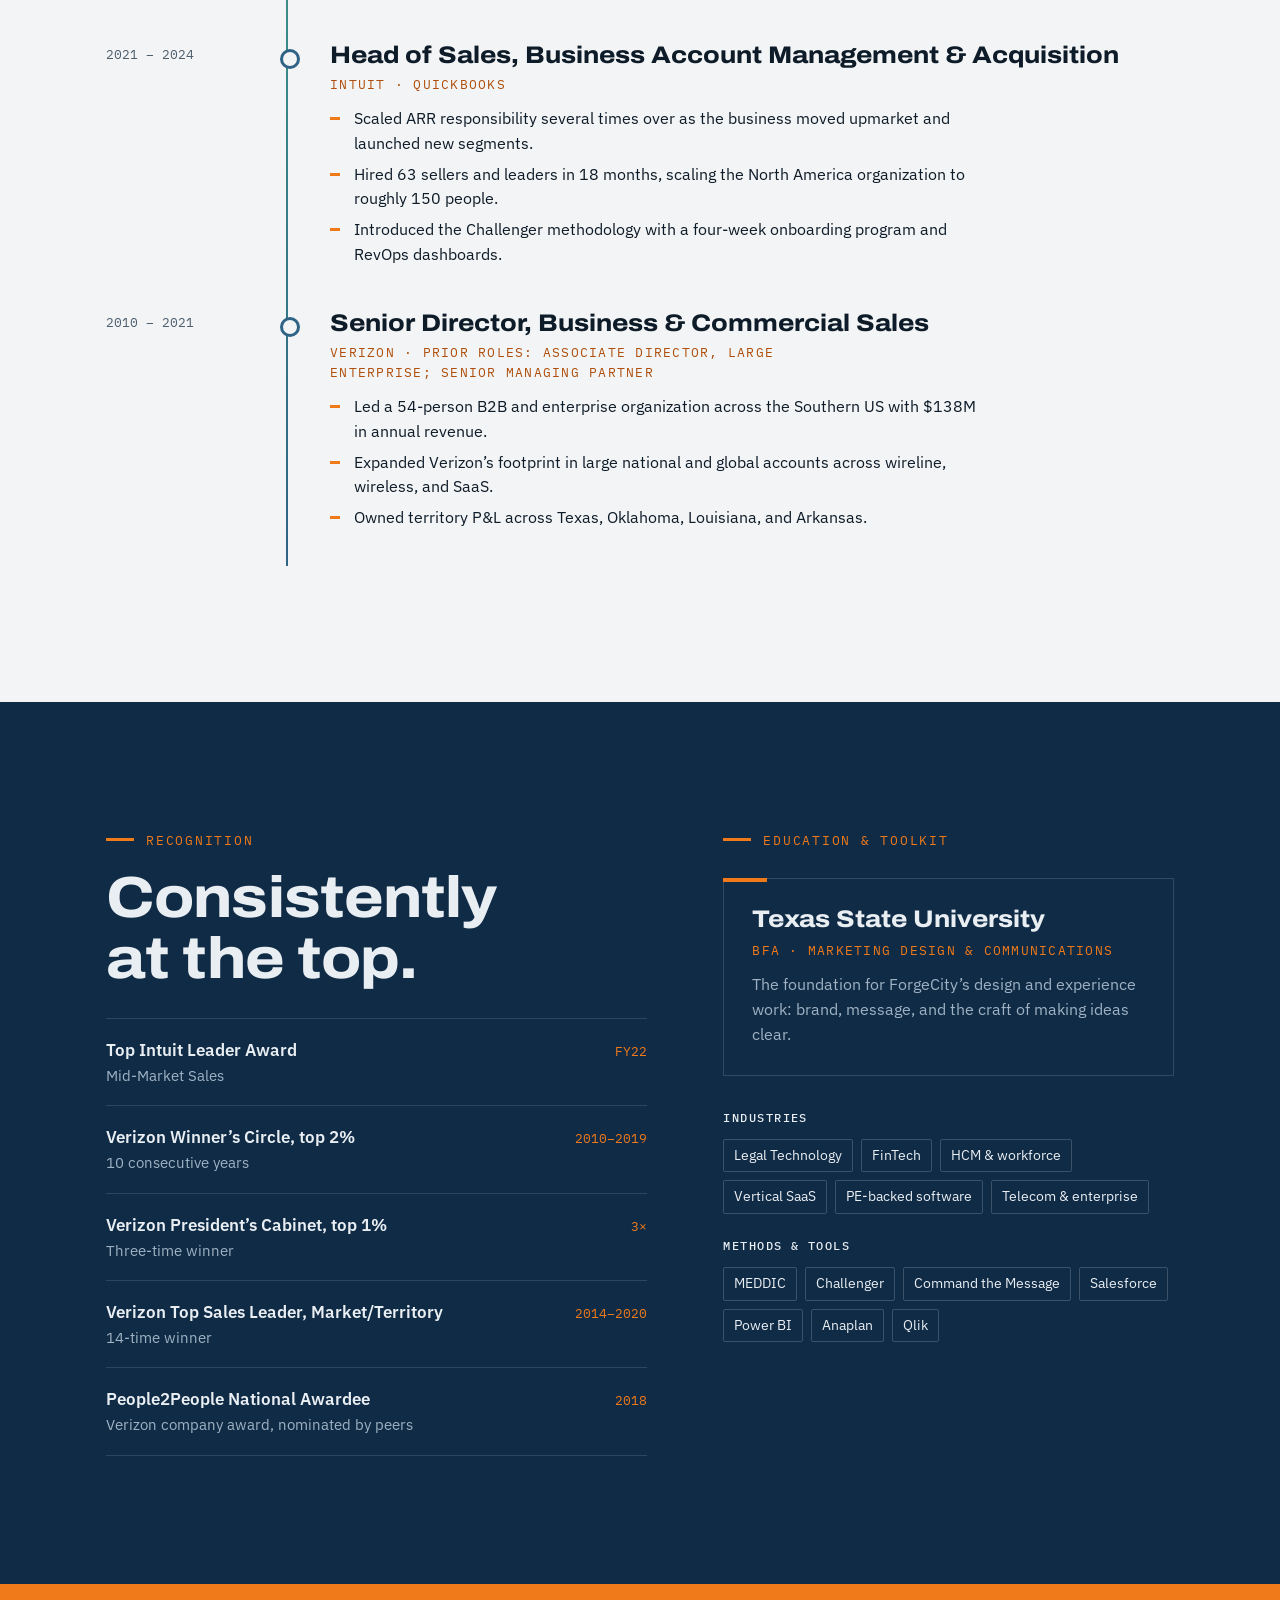
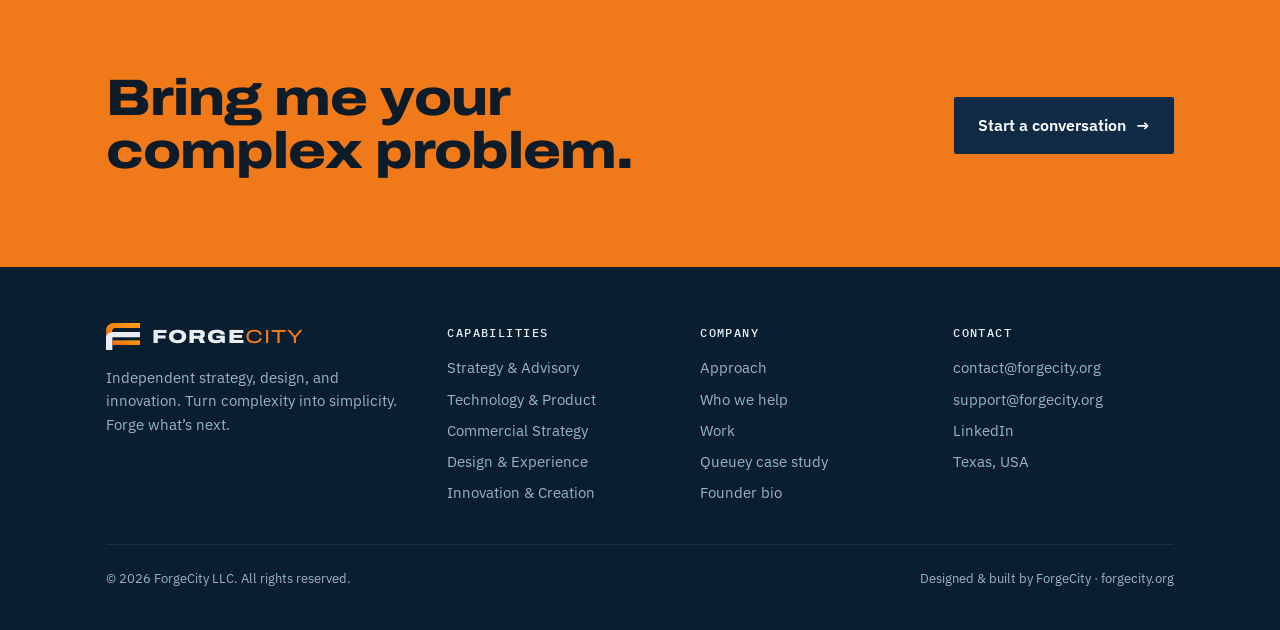
==== commit 0ed760fb: "Use contact@ and support@forgecity.org; retire hello@ Co-Authored-By: Claude Opus 5.5 <noreply@anthr" ====
--- a/about.html
+++ b/about.html
@@ -10,7 +10,10 @@
 <meta property="og:type" content="profile">
 <meta property="og:url" content="https://forgecity.org/about.html">
 <meta name="theme-color" content="#102B46">
-<link rel="icon" type="image/svg+xml" href="data:image/svg+xml,%3Csvg xmlns='http://www.w3.org/2000/svg' viewBox='-20 -20 568 462'%3E%3Cpath fill='%23F07A1A' d='M0 240V115A115 115 0 0 1 115 0H528V76H146A50 50 0 0 0 96 126V240Z'/%3E%3Cpath fill='%23102B46' d='M0 422V235A97 97 0 0 1 97 138H528V222H99V422Z'/%3E%3Crect fill='%23F07A1A' x='99' y='270' width='429' height='72'/%3E%3C/svg%3E">
+<link rel="icon" type="image/svg+xml" href="favicon.svg">
+<link rel="icon" type="image/png" sizes="32x32" href="favicon-32.png">
+<link rel="icon" type="image/png" sizes="192x192" href="icon-192.png">
+<link rel="apple-touch-icon" href="apple-touch-icon.png">
 <link rel="preconnect" href="https://fonts.googleapis.com">
 <link rel="preconnect" href="https://fonts.gstatic.com" crossorigin>
 <link href="https://fonts.googleapis.com/css2?family=Archivo:wdth,wght@62..125,400..900&family=IBM+Plex+Mono:wght@400;500&family=IBM+Plex+Sans:wght@400;500;600&display=swap" rel="stylesheet">
@@ -428,7 +431,8 @@
       <div>
         <h4>Contact</h4>
         <ul>
-          <li><a href="mailto:hello@forgecity.org">hello@forgecity.org</a></li>
+          <li><a href="mailto:contact@forgecity.org">contact@forgecity.org</a></li>
+          <li><a href="mailto:support@forgecity.org">support@forgecity.org</a></li>
           <li><a href="https://www.linkedin.com/in/jasienswords" rel="noopener">LinkedIn</a></li>
           <li>Texas, USA</li>
         </ul>
--- a/site.css
+++ b/site.css
@@ -63,7 +63,7 @@
 
 /* Hero */
 .hero{padding:clamp(56px,8vw,104px) 0 clamp(64px,8vw,112px);position:relative;overflow:hidden}
-.hero .wrap{display:grid;grid-template-columns:minmax(0,1.08fr) minmax(0,1fr);gap:clamp(32px,5vw,72px);align-items:center}
+.hero .wrap{display:grid;grid-template-columns:minmax(0,1.4fr) minmax(0,.8fr);gap:clamp(32px,5vw,72px);align-items:center}
 .hero h1{font-size:clamp(40px,5vw,72px);font-weight:820;font-stretch:106%;letter-spacing:-.025em;line-height:.98;margin-top:26px}
 .hero h1 em{font-style:normal;color:var(--forge);display:block}
 .hero .lede{margin-top:28px;color:var(--on-navy-muted)}
@@ -79,7 +79,7 @@
 .hero-grid-bg{position:absolute;inset:0;background-image:linear-gradient(rgba(255,255,255,.035) 1px,transparent 1px),linear-gradient(90deg,rgba(255,255,255,.035) 1px,transparent 1px);background-size:56px 56px;mask-image:linear-gradient(180deg,transparent,#000 30%,#000 70%,transparent);-webkit-mask-image:linear-gradient(180deg,transparent,#000 30%,#000 70%,transparent);pointer-events:none}
 
 .sr-only{position:absolute;width:1px;height:1px;padding:0;margin:-1px;overflow:hidden;clip:rect(0,0,0,0);white-space:nowrap;border:0}
-.rot{white-space:nowrap}
+.rot{white-space:nowrap;display:inline-block}
 .stem-window,.rot .city{display:inline-block;height:1.12em;line-height:1.12em;vertical-align:bottom}
 .stem-window{overflow:hidden;position:relative}
 .stem-window.anim{transition:width .55s cubic-bezier(.65,0,.35,1)}
@@ -172,6 +172,29 @@
 .aud p{color:var(--on-navy-muted);font-size:16px;max-width:52ch}
 .aud .focus{font-family:var(--font-mono);font-size:12px;letter-spacing:.08em;text-transform:uppercase;color:var(--teal);margin-top:auto;padding-top:10px}
 
+/* Velocity */
+.velocity{background:var(--navy-deep)}
+.vel-city{color:#fff}
+.vel-grid{display:grid;grid-template-columns:minmax(0,1fr) minmax(0,1fr);gap:clamp(32px,5vw,80px);align-items:center}
+.halflife{margin:0}
+.halflife svg{width:100%;height:auto;display:block}
+.hl-lab{font-family:var(--font-mono);font-size:12px;letter-spacing:.06em;fill:#9FB2C3}
+.hl-on{fill:#fff}
+.hl-axis{font-family:var(--font-mono);font-size:11px;letter-spacing:.12em;text-transform:uppercase;fill:#7F93A6}
+.halflife figcaption{margin-top:10px;font-family:var(--font-mono);font-size:11.5px;letter-spacing:.06em;color:#7F93A6}
+.vel-moves{display:grid;grid-template-columns:repeat(4,minmax(0,1fr));gap:0;margin-top:64px;border-top:2px solid rgba(255,255,255,.2)}
+.vel-moves > div{padding:24px 22px 26px 0;margin-right:22px;border-right:1px solid rgba(255,255,255,.08)}
+.vel-moves > div:last-child{border-right:0;margin-right:0}
+.vel-moves .n{font-family:var(--font-mono);font-size:12px;color:var(--forge)}
+.vel-moves h3{font-size:20px;font-weight:720;font-stretch:108%;margin-top:10px;color:#fff}
+.vel-moves p{font-size:15px;color:var(--on-navy-muted);margin-top:10px}
+.vel-moves .ai-dot{margin-right:4px;transform:translateY(-1px)}
+.vel-close{margin-top:40px;max-width:820px;font-size:18px;color:var(--on-navy-muted);padding-left:20px;border-left:4px solid var(--forge)}
+.vel-close strong{color:#fff;font-weight:600}
+@media (max-width:1020px){.vel-moves{grid-template-columns:repeat(2,minmax(0,1fr))}.vel-moves > div{border-right:0;margin-right:0;border-bottom:1px solid rgba(255,255,255,.08)}}
+@media (max-width:900px){.vel-grid{grid-template-columns:1fr}}
+@media (max-width:560px){.vel-moves{grid-template-columns:1fr}}
+
 /* Work feature */
 .work-feature{margin-top:48px;display:grid;grid-template-columns:minmax(0,.9fr) minmax(0,1.1fr);text-decoration:none;color:inherit;border:1px solid var(--rule);background:#fff;overflow:hidden;transition:box-shadow .3s,transform .3s}
 .work-feature:hover{box-shadow:0 18px 40px -20px rgba(16,43,70,.35);transform:translateY(-2px)}
@@ -179,7 +202,8 @@
 .q-ground{position:relative;display:block;width:100%;max-width:340px}
 .q-ground img{display:block;width:100%;height:auto;position:relative;z-index:1;transition:transform .5s;transform-origin:50% 95%}
 .q-shadow{position:absolute;left:14%;width:66%;bottom:0;height:7%;background:radial-gradient(ellipse at center,rgba(60,40,10,.45) 0%,rgba(60,40,10,.18) 45%,transparent 72%);z-index:0}
-.work-feature:hover .q-ground img{transform:rotate(-2deg)}
+.wf-icon{width:100%;max-width:260px;height:auto;border-radius:22.5%;box-shadow:0 26px 50px -22px rgba(65,72,82,.55),0 6px 14px -6px rgba(65,72,82,.3);transition:transform .4s;position:relative;z-index:1}
+.work-feature:hover .wf-icon{transform:translateY(-4px) rotate(-2deg)}
 .wf-text{padding:clamp(28px,4vw,52px);display:flex;flex-direction:column;gap:14px}
 .wf-tag{font-family:var(--font-mono);font-size:12px;letter-spacing:.12em;text-transform:uppercase;color:var(--forge-ink)}
 .wf-text h3{font-size:clamp(40px,5vw,64px);font-weight:860;font-stretch:112%;letter-spacing:-.03em;color:#414852}
@@ -191,7 +215,7 @@
 .wf-link{margin-top:8px;font-weight:600;display:inline-flex;gap:8px;align-items:center;color:var(--navy)}
 .work-feature:hover .wf-link .arrow{transform:translateX(3px)}
 .wf-link .arrow{transition:transform .2s}
-@media (max-width:900px){.work-feature{grid-template-columns:1fr}.q-ground{max-width:240px}}
+@media (max-width:900px){.work-feature{grid-template-columns:1fr}.wf-icon{max-width:180px}}
 
 /* Why */
 .why{display:grid;grid-template-columns:minmax(0,.9fr) minmax(0,1.1fr);gap:clamp(40px,6vw,96px);align-items:start}
@@ -218,6 +242,28 @@
 .practice-card p{color:var(--muted);font-size:15.5px}
 .practice-card .status{margin-top:auto;padding-top:8px;font-family:var(--font-mono);font-size:11.5px;letter-spacing:.1em;text-transform:uppercase;color:var(--mineral)}
 .practice-card.future{background:transparent;border-style:dashed}
+/* Flip cards */
+.flip{perspective:1400px;cursor:pointer;border-radius:2px;-webkit-tap-highlight-color:transparent}
+.flip:focus-visible{outline:2px solid var(--forge);outline-offset:4px}
+.flip-inner{display:grid;height:100%;transform-style:preserve-3d;transition:transform .7s cubic-bezier(.3,.7,.2,1)}
+.flip.flipped .flip-inner{transform:rotateY(180deg)}
+.flip .face{grid-area:1/1;backface-visibility:hidden;-webkit-backface-visibility:hidden;min-height:100%}
+.flip .back{transform:rotateY(180deg);background:var(--navy);border-color:var(--navy);color:var(--on-navy)}
+.flip.future .front{background:transparent;border-style:dashed}
+.flip:hover .front{box-shadow:0 14px 30px -18px rgba(16,43,70,.35)}
+.card-foot{margin-top:auto;padding-top:8px;display:flex;align-items:center;justify-content:space-between;gap:12px}
+.card-foot .status{margin-top:0;padding-top:0}
+.flip-hint{font-family:var(--font-mono);font-size:10.5px;letter-spacing:.14em;text-transform:uppercase;color:#8A99A6;display:inline-flex;align-items:center;gap:6px;transition:color .2s}
+.flip:hover .flip-hint{color:var(--forge-ink)}
+.back .flip-hint{color:#7F93A6}
+.flip:hover .back .flip-hint{color:var(--forge)}
+.back .back-label{font-family:var(--font-mono);font-size:11px;letter-spacing:.14em;text-transform:uppercase;color:var(--forge)}
+.back .back-label.how{margin-top:6px}
+.back q{font-family:var(--font-display);font-size:18px;font-weight:600;line-height:1.3;color:#fff;quotes:"\201C" "\201D"}
+.back .how-text{color:var(--on-navy-muted);font-size:14.5px}
+.back-foot{justify-content:flex-end}
+.flip-hint{white-space:nowrap}
+@media (prefers-reduced-motion:reduce){.flip-inner{transition:none}}
 .endorse{margin-top:36px;display:flex;flex-wrap:wrap;align-items:center;gap:14px 28px;color:var(--muted);font-size:15.5px}
 .endorse .badge{display:inline-flex;align-items:center;gap:10px;border:1px solid var(--rule);background:#fff;padding:8px 14px;font-family:var(--font-mono);font-size:12px;letter-spacing:.1em;text-transform:uppercase;color:var(--ink)}
 .endorse .badge svg{width:18px}
